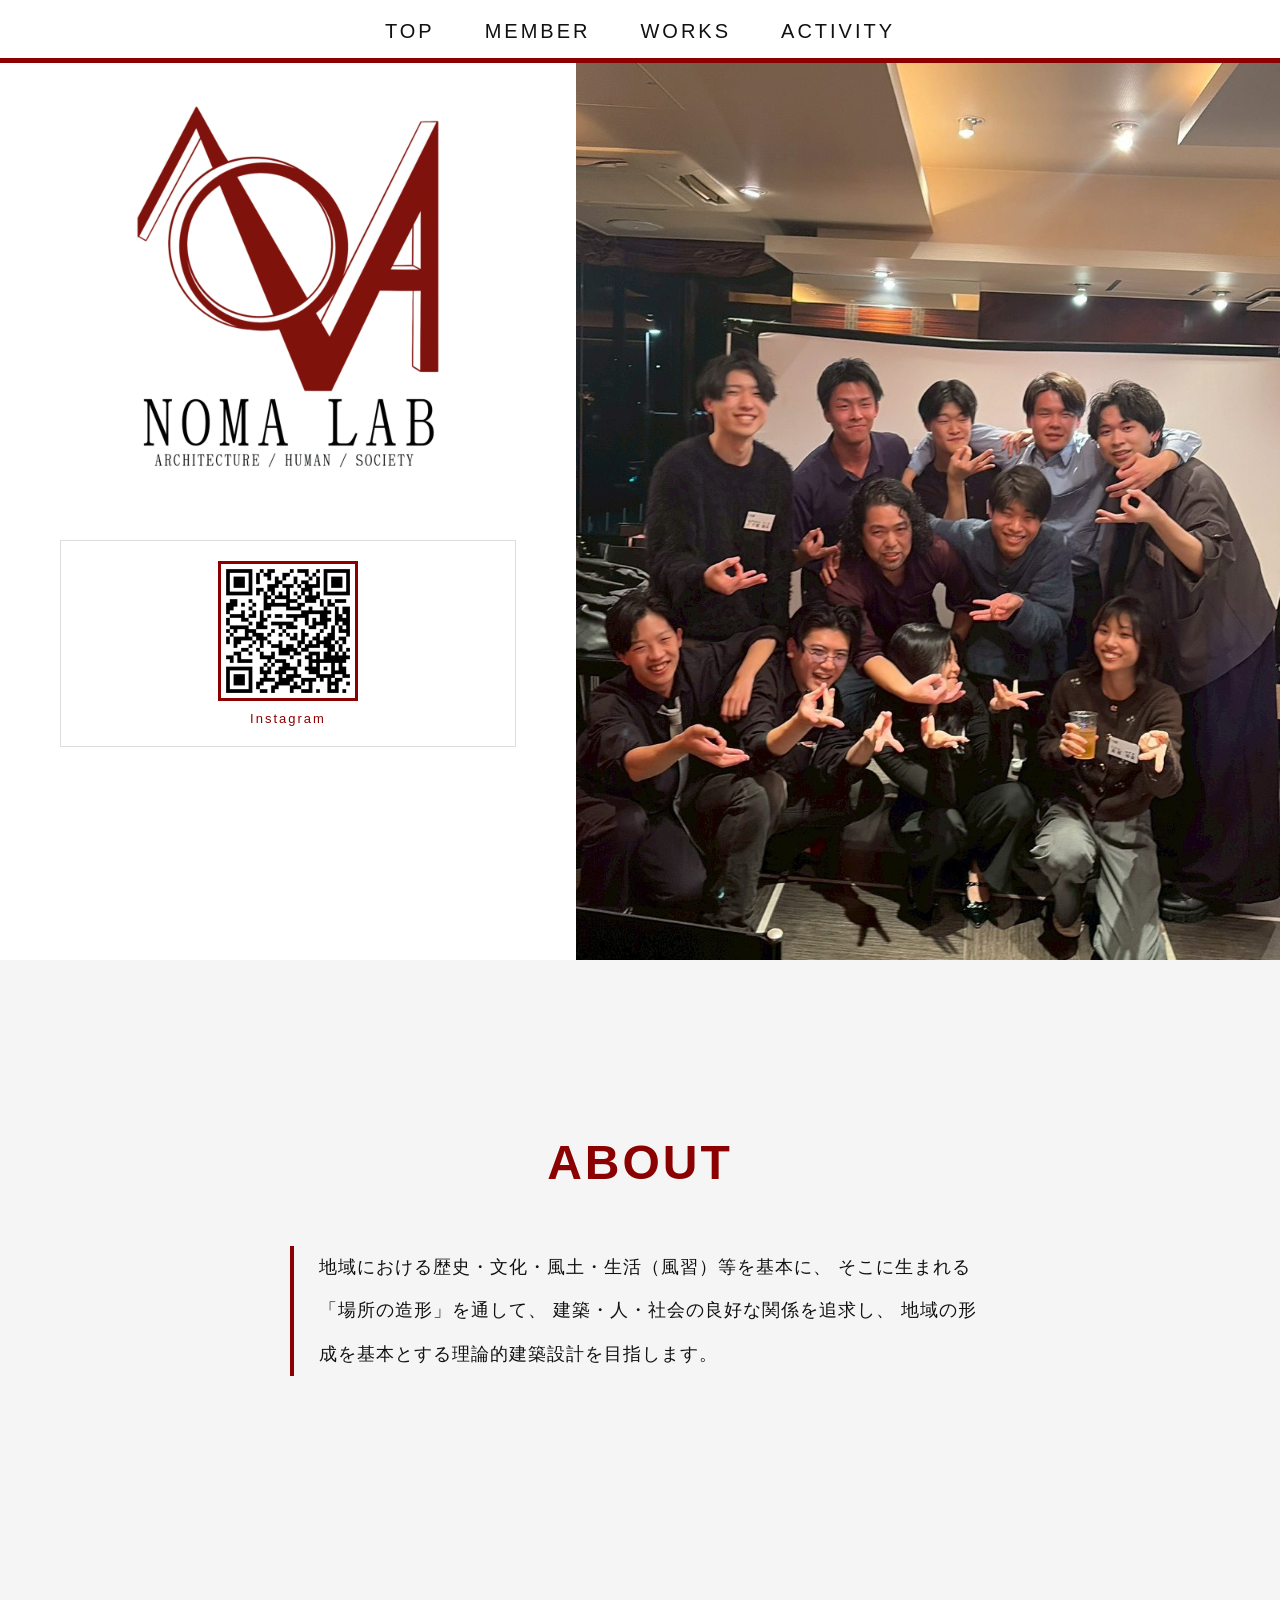
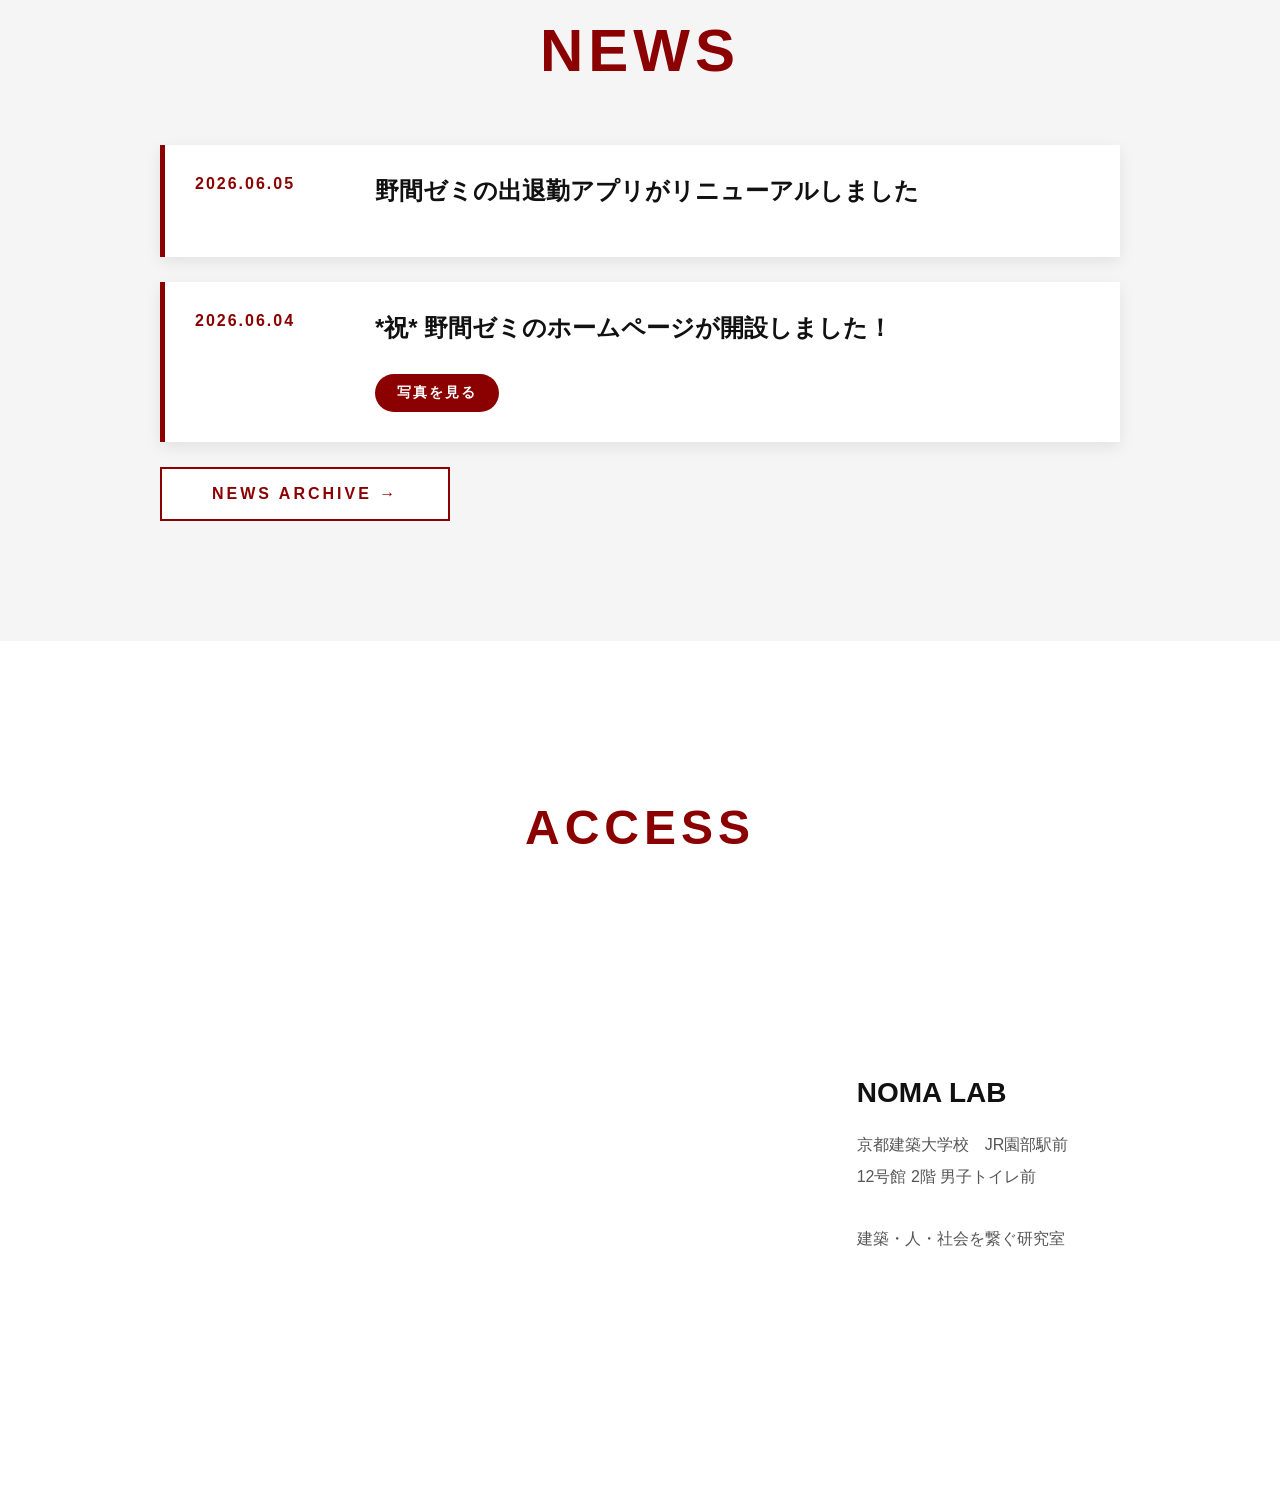
==== index.html @ 100e79f3 "k" ====
<!DOCTYPE html>
<html lang="ja">
<head>
  <meta charset="UTF-8">
  <meta name="viewport" content="width=device-width, initial-scale=1.0">
  <title>NOMA LAB</title>
  <link rel="stylesheet" href="style.css">
</head>

<body>

  <nav class="menu">

  <a href="index.html">TOP</a>

  <a href="member.html">MEMBER</a>

  <a href="works.html">WORKS</a>

  <a href="activity.html">ACTIVITY</a>

</nav>

<section id="top" class="top-container">

<div class="left">

<img src="images/logo.webp" class="logo" id="secretLogo">

  <div class="qr">
    <img src="images/qr.png" alt="Instagram QR">
    <span>Instagram</span>
  </div>

</div>

  <!-- 右 -->
  <div class="right">

    <img src="images/top01.jpg" class="slide active">

    <img src="images/top02.jpg" class="slide">

    <img src="images/top03.jpg" class="slide">

  </div>

</section>

<section id="about" class="about">
  <h1>ABOUT</h1>

  <div class="about-text">

    地域における歴史・文化・風土・生活（風習）等を基本に、
    そこに生まれる「場所の造形」を通して、
    建築・人・社会の良好な関係を追求し、
    地域の形成を基本とする理論的建築設計を目指します。

  </div>

</section>

<section id="news" class="news">

<h1>NEWS</h1>

<!-- ===================== -->

<div class="news-card">
  <div class="news-date">
    2026.06.05
  </div>
  <div class="news-content">
    <h2>野間ゼミの出退勤アプリがリニューアルしました</h2>
  </div>
</div>

<div class="news-card">
  <div class="news-date">
    2026.06.04
  </div>
  <div class="news-content">
    <h2>*祝* 野間ゼミのホームページが開設しました！</h2>
    <button
      class="photo-btn"
      data-image="images/news01.jpg">
      写真を見る
    </button>
  </div>
</div>

<!-- ===================== -->

<div class="archive-link">
  <a href="news.html">NEWS ARCHIVE →</a>
</div>

</section>

<section id="access" class="access">

  <h1>ACCESS</h1>

  <div class="access-container">

    <!-- Google Map -->

    <div class="map">

      <iframe
        src="https://www.google.com/maps?q=京都建築大学校12号館&output=embed"
        width="100%"
        height="450"
        style="border:0;"
        allowfullscreen=""
        loading="lazy">
      </iframe>

    </div>

    <!-- 情報 -->

    <div class="access-info">

      <h2>NOMA LAB</h2>

      <p>
        京都建築大学校　JR園部駅前<br>
        12号館 2階 男子トイレ前
      </p>

      <p class="access-note">
        建築・人・社会を繋ぐ研究室
      </p>

    </div>

  </div>

</section>

<div id="memberModal" class="modal">

  <div class="modal-content">

    <span class="close">&times;</span>

    <img id="modalImage" src="">

    <div class="modal-info">

      <h2 id="modalName"></h2>

      <p id="fromRow">

  <strong>出身：</strong>

  <span id="modalFrom"></span>

</p>

<p id="roleRow">

  <strong>役職：</strong>

  <span id="modalRole"></span>

</p>

<p id="likeRow">

  <strong>好きなこと：</strong>

  <span id="modalLike"></span>

</p>

<p id="modalComment"></p>

    </div>

  </div>

</div>

<div id="photoModal" class="photo-modal">

  <span class="photo-close">&times;</span>

  <img id="photoImage">

</div>

<div id="secretOverlay">

  <div class="secret-message">

    WELCOME TO SECRET PAGE

  </div>

</div>

<script src="script.js"></script>

</body>
</html>
---- style.css ----
/* ===================== */
/* COLOR SYSTEM */
/* ===================== */
*{
  box-sizing:border-box;
}

html {
  scroll-behavior: smooth;
  overflow-y: scroll;

}

:root {
  --bg: #f5f5f5;
  --text: #111111;
  --gray: #777777;
  --card: #ffffff;
  --line: #dddddd;
  --accent: #8b0000;
}

body {
  margin: 0;

  padding-top: 60px;

  background: #f5f5f5;
  color: #111111;

  font-family: sans-serif;
}

.qr{

  margin-top:40px;

  padding:15px;

  text-align:center;

  background:white;

  border:1px solid #ddd;
}

.qr img{

  width:120px;

  border:3px solid #8b0000;
}

.qr span{

  display:block;

  margin-top:10px;

  letter-spacing:2px;

  color:#8b0000;

  font-size:13px;
}

/* スライドエリア */
.slide-section {
  padding: 80px 20px;
 background: #f5f5f5;
}


/* ナビ */
/* ===================== */
/* MENU */
/* ===================== */

.menu {

  position: fixed;

  top: 0;
  left: 0;

  width: 100%;

  box-sizing:border-box;

  display: flex;
  justify-content: center;
  align-items: center;

  gap: 50px;

  padding: 20px 0;

  background: rgba(255,255,255,0.95);

  backdrop-filter: blur(10px);

  border-bottom: 3px solid #8b0000;

  z-index: 9999;
}

.menu a {
  color: #111111;
  text-decoration: none;

  font-size: 20px;
  letter-spacing: 3px;

  transition: 0.3s;
}

.menu a:hover {
  color: #8b0000;
}

.slider {
  position: relative;
  max-width: 1200px;
  margin: auto;
}

.slide {
  width: 100%;
}

.slide.active {
  display: block;
}

.slide-section {
  padding: 0;
  background: #f5f5f5;
}

.slider {
  max-width: 100%;
  height: 60vh;
  overflow: hidden;
}

.slider img {
  width: 100%;
  height: 60vh;
  object-fit: cover;
}

.slider img {
  filter: contrast(1.1) brightness(0.9);
}

.about {
  padding: 120px 20px;
  max-width: 1200px;
  margin: auto;
  line-height: 1.8;
}

.about h1 {
  font-size: 48px;
  margin-bottom: 40px;
  letter-spacing: 3px;
  color: #8b0000;
  text-align: center;
}

.about-text{

  max-width:700px;

  margin:0 auto;

  padding-left:25px;

  border-left:4px solid #8b0000;

  color:#111111;

  font-size:18px;

  line-height:2.4;

  letter-spacing:1px;

  text-align:left;
}

/* グリッド配置 */
.member-grid {
  display: grid;
  grid-template-columns: repeat(auto-fit, minmax(220px, 1fr));
  gap: 20px;
}

/* カードデザイン */
.card {
  background: white;
  border: 1px solid #dddddd;
}

.card:hover {
  border-color: #8b0000;
  transform: translateY(-5px);
}

.card h2 {
  font-size: 18px;
  color: #8b0000;
  margin-bottom: 10px;
}

.card p {
  color: #ccc;
  margin: 5px 0;
}

.member {
  padding: 120px 20px;
  max-width: 1200px;
  margin: auto;
}

.member h1 {
  font-size: 48px;
  margin-bottom: 40px;
  letter-spacing: 3px;
  color: #8b0000;
   text-align: center;
}

/* グループ間 */
.group {
  margin-bottom: 60px;
}

.group h2 {
  color: #8b0000;
  font-size: 20px;
  letter-spacing: 2px;
  margin-bottom: 20px;
  border-left: 3px solid #8b0000;
  padding-left: 10px;
}

/* 単体カード */
.card {
  border: 1px solid #333;
  padding: 15px;
  background: #f5f5f5;
  margin-bottom: 10px;
}

/* 学生だけグリッド */
.grid {
  display: grid;
  grid-template-columns: repeat(auto-fit, minmax(180px, 1fr));
  gap: 10px;
}

.name {
  font-weight: bold;
  color: #8b0000;
}

.desc {
  color: #aaa;
  font-size: 12px;
}

.works-group {
  margin-bottom: 80px;
}

.works-group h2 {
  color: #8b0000;
  border-left: 3px solid #8b0000;
  padding-left: 10px;
  margin-bottom: 30px;
}

/* コンペ */
.work-card {
  border: 1px solid #333;
  padding: 20px;
  background: #f5f5f5;
}

.work-card h3 {
  margin-top: 0;
}

.work-card a {
  display: inline-block;
  margin-top: 10px;
  color: #8b0000;
  text-decoration: none;
}

/* 活動記録 */
.log-card {
  border-bottom: 1px solid #222;
  padding: 20px 0;
}

.date {
  color: #8b0000;
  font-size: 14px;
}

/* カード */
.work-item {
background: white;
border: 1px solid #dddddd;
}

.work-item:hover {
  transform: translateY(-5px);
  border-color: #8b0000;
}

/* 画像 */
.work-item img {
  width: 100%;
  height: 220px;
  object-fit: cover;
  display: block;
}

/* テキスト */
.work-text {
  padding: 20px;
}

.work-text h3 {
  margin-top: 0;
  letter-spacing: 1px;

   color: #8b0000;
}

.work-text p {
  color: #282828;
  font-size: 14px;
}

/* PDFボタン */
.work-text a {
  display: inline-block;
  margin-top: 15px;
  color: #8b0000;
  text-decoration: none;
}

/* ===================== */
/* WORKS */
/* ===================== */

.works h1 {

  font-size: 48px;
  margin-bottom: 40px;
  letter-spacing: 3px;
  color: #8b0000;
  text-align: center;
}

.works {
  padding: 120px 20px;
  max-width: 1200px;
  margin: auto;
}

/* グループ */
.works-group {
  margin-bottom: 100px;
}

.works-group h2 {
  color: #8b0000;
  border-left: 3px solid #8b0000;
  padding-left: 12px;
  margin-bottom: 40px;
  letter-spacing: 2px;
}

/* グリッド */
.works-grid {
  display: grid;
  grid-template-columns: repeat(auto-fit, minmax(280px, 1fr));
  gap: 30px;
}

/* カード */
.work-item {
  background: #f5f5f5;
  border: 1px solid #222;
  overflow: hidden;
  transition: 0.3s;
}

.work-item:hover {
  transform: translateY(-5px);
  border-color: #8b0000;
}

/* 画像 */
.work-item img {
  width: 100%;
  height: 220px;
  object-fit: cover;
  display: block;

  filter: grayscale(20%) contrast(1.05);
}

/* テキスト */
.work-text {
  padding: 20px;
}

.work-text h3 {
  margin-top: 0;
  letter-spacing: 1px;

  color: #8b0000;
}

.work-text p {
  color: #111111;
  font-size: 14px;
}



/* ===================== */
/* MEMBER */
/* ===================== */

.member {
  max-width: 1200px;
  margin: auto;
  padding: 120px 20px;
}

.member h1 {
  font-size: 48px;
  margin-bottom: 40px;
  letter-spacing: 3px;
  color: #8b0000;
}

/* ボタン */
.accordion {
  width: 100%;

  background: white;
  color: #111;

  border: 1px solid #ddd;

  padding: 25px;

  font-size: 24px;
  text-align: left;

  cursor: pointer;

  transition: 0.3s;
}

.accordion:hover {
  color: #8b0000;
}

/* 開く部分 */
.panel {
  display: none;

  padding: 30px;

  border: 1px solid #ddd;
  border-top: none;

  margin-bottom: 20px;

  background: white;
}

/* 写真 */
.panel img {
  width: 200px;
  height: 200px;

  object-fit: cover;

  display: block;

  margin-bottom: 20px;
}

/* ===================== */
/* MEMBER CATEGORY */
/* ===================== */

.member-category {
  margin-top: 80px;
  margin-bottom: 20px;

  font-size: 14px;
  letter-spacing: 4px;

  color: #8b0000;

  border-bottom: 1px solid #cccccc;

  padding-bottom: 10px;
}

.student-grid {
  display: grid;

  grid-template-columns: 1fr 1fr;

  gap: 20px;
}

.student-grid .profile {
  margin: 0;
}

/* ===================== */
/* MEMBER MODAL */
/* ===================== */

/* 名前ボタン */
.member-button {
  width: 100%;

  background: white;

  border: 1px solid #ddd;

  padding: 25px;

  text-align: left;

  font-size: 24px;

  cursor: pointer;

  transition: 0.3s;
}

.member-button:hover {

  color: #8b0000;

  letter-spacing: 2px;

  transition: 0.3s;
}

/* 背景 */
.modal {

  position: fixed;

  top: 0;
  left: 0;

  width: 100%;
  height: 100%;

  background: rgba(0,0,0,0.5);

  z-index: 999;

  display: flex;

  justify-content: center;
  align-items: center;

  opacity: 0;

  pointer-events: none;

  transition: 0.3s;

  backdrop-filter: blur(8px);
}

.modal.show {

  opacity: 1;

  pointer-events: auto;
}

/* 中身 */
.modal-content {

  background: white;

  width: 80%;
  max-width: 900px;

  padding: 60px;

  position: relative;

  display: flex;

  gap: 50px;

  align-items: flex-start;
}

/* 写真 */
.modal-content img {

  width: 250px;

  height: 250px;

  object-fit: cover;

  flex-shrink: 0;

  border: 2px solid #ddd;
}

/* 閉じる */
.close {
  position: absolute;

  top: 20px;
  right: 30px;

  font-size: 30px;

  cursor: pointer;

  color: #111;
}

/* プロフィール */

#modalProfile {

  color: #555555;

  font-size: 18px;

  margin-top: 10px;

  line-height: 1.8;
}

/* コメント */

#modalComment {

  color: #8b0000;

  font-size: 20px;

  margin-top: 30px;

  line-height: 1.8;

  letter-spacing: 1px;
}

/* 名前 */

#modalName {

  color: #111111;

  font-size: 36px;

  margin-top: 20px;

  letter-spacing: 2px;
}

/* ===================== */
/* ACTIVITY LOG */
/* ===================== */

.activity-list {

  display: flex;

  flex-direction: column;

  gap: 20px;

  margin-top: 40px;

  max-height: 400px;

  overflow-y: auto;

  padding-right: 10px;
}

.activity-list::-webkit-scrollbar {

  width: 6px;
}

.activity-list::-webkit-scrollbar-thumb {

  background: #8b0000;
}

.log-card {

  border-left: 3px solid #8b0000;

  padding: 20px 30px;

  background: #f5f5f5;

  transition: 0.3s;
}

.log-card:hover {

  transform: translateX(10px);
}

.log-card .date {

  color: #8b0000;

  font-size: 14px;

  letter-spacing: 2px;

  margin-bottom: 10px;
}

/* Activity Card */

.log-card {

  display: flex;

  gap: 20px;

  align-items: column;

  border-left: 3px solid #8b0000;

  padding: 20px;

  background: white;

  transition: 0.3s;
}

/* 写真 */

.log-card img {

  width: 180px;

  height: 120px;

  object-fit: cover;

  flex-shrink: 0;
}

/* テキスト */

.log-text {

  flex: 1;
}

/* TOP画面 */
.hero{
  position:relative;
  height:100vh;

  display:flex;
  justify-content:center;
  align-items:center;

  overflow:hidden;
}

.hero-text h1{
  font-size:64px;
  letter-spacing:12px;
  font-weight:300;

  margin:0;
}

.hero-text p{
  margin-top:20px;

  letter-spacing:5px;

  color:#666;

  font-size:14px;
}

/* タイトル */
.left h1{
  font-size:56px;
  font-weight:300;

  letter-spacing:10px;

  margin:0;
}

/* 説明 */
.left p{
  margin-top:25px;

  color:#666;

  line-height:2;

  letter-spacing:4px;
}

/* 右 */
.right{
  width:55%;

  height:100vh;

  position:relative;

  overflow:hidden;
}

.slide{

  position:absolute;

  top:0;
  left:0;

  width:100%;
  height:100%;

  object-fit:cover;

  opacity:0;

  transition: opacity 2s ease-in-out;
}

/* 表示中 */
.slide.active{

  opacity:1;
}

.modal-info p {

  color: #333;

  line-height: 2;

  border-bottom: 1px solid #ddd;

  padding-bottom: 10px;

  margin-bottom: 15px;
}

.modal-info strong {

  color: #8b0000;

  margin-right: 10px;
}

.comment-title {

  color: #8b0000;
}

#modalComment {

  color: #111111;
}

/* ===================== */
/* FOOTER NAV */
/* ===================== */

.footer-nav {

  display: flex;

  justify-content: center;

  gap: 40px;

  padding: 80px 20px;

  border-top: 1px solid #dddddd;

  background: white;
}

.footer-nav a {

  text-decoration: none;

  color: #111111;

  letter-spacing: 3px;

  font-size: 14px;

  transition: 0.3s;
}

.footer-nav a:hover {

  color: #8b0000;

  letter-spacing: 5px;
}

/* ===================== */
/* ACCESS */
/* ===================== */

.access {

  padding: 120px 20px;

  background: white;
}

.access h1 {

  text-align: center;

  font-size: 48px;

  letter-spacing: 5px;

  color: #8b0000;

  margin-bottom: 80px;
}

.access-container {

  max-width: 1200px;

  margin: auto;

  display: grid;

  grid-template-columns: 2fr 1fr;

  gap: 50px;

  align-items: center;
}

/* MAP */

.map iframe {

  width: 100%;

  border: 1px solid #dddddd;
}

/* 右 */

.access-info h2 {

  color: #111111;

  font-size: 28px;

  margin-bottom: 20px;
}

.access-info p {

  line-height: 2;

  color: #555555;
}

.access-note {

  margin-top: 30px;

  color: #8b0000;
}

/* スマホ */

@media screen and (max-width: 768px) {

  .access-container {

    grid-template-columns: 1fr;
  }
}

/* ===================== */
/* TOP */
/* ===================== */

.top-container{

  display:flex;

  height:100vh;
  
}

/* ロゴ */
.logo{
  width:400px;
  max-width:100%;
}

.left{
  width:45%;

  display:flex;
  flex-direction:column;

  align-items:center;

  padding:40px 60px;

  background:white;
}

/* タイトル */
.left h1{

  font-size:64px;

  letter-spacing:10px;

  font-weight:300;

  margin:0;
}

/* 説明 */
.left p{

  margin-top:30px;

  line-height:2;

  letter-spacing:3px;

  color:#666;
}

/* 写真 */
.right img{

  width:100%;
  height:100%;

  object-fit:cover;
}

/* ===================== */
/* ACTIVITY LOG TITLE */
/* ===================== */

.activity-log h1 {

  font-size: 60px;

  letter-spacing: 5px;

  color: #8b0000;

  text-align: center;

  margin-bottom: 60px;
}

/* ===================== */
/* PHOTO MODAL */
/* ===================== */

.photo-btn {

  margin-top: 15px;

  background: none;

  border: none;

  color: #8b0000;

  letter-spacing: 2px;

  cursor: pointer;

  padding: 0;

  font-size: 14px;
}

.photo-btn:hover {

  opacity: 0.6;
}

/* 背景 */

.photo-modal {

  position: fixed;

  top: 0;
  left: 0;

  width: 100%;
  height: 100%;

  background: rgba(0,0,0,0.8);

  display: flex;

  justify-content: center;
  align-items: center;

  opacity: 0;

  pointer-events: none;

  transition: 0.3s;

  z-index: 9999;
}

.photo-modal.show {

  opacity: 1;

  pointer-events: auto;
}

/* 画像 */

.photo-modal img {

  max-width: 80%;

  max-height: 80%;

  object-fit: contain;
}

/* 閉じる */

.photo-close {

  position: absolute;

  top: 30px;
  right: 50px;

  color: white;

  font-size: 40px;

  cursor: pointer;
}

/* ===================== */
/* ACTIVITY PHOTO MODAL */
/* ===================== */

.photo-modal {

  position: fixed;

  top: 0;
  left: 0;

  width: 100%;
  height: 100%;

  background: rgba(0,0,0,0.8);

  display: flex;

  justify-content: center;
  align-items: center;

  opacity: 0;

  pointer-events: none;

  transition: 0.3s;

  z-index: 9999;
}

/* 表示 */
.photo-modal.show {

  opacity: 1;

  pointer-events: auto;
}

/* 画像 */
.photo-modal img {

  max-width: 80%;

  max-height: 80%;

  object-fit: contain;

  border: 5px solid white;
}

/* 閉じるボタン */
.photo-close {

  position: absolute;

  top: 30px;
  right: 40px;

  color: white;

  font-size: 50px;

  cursor: pointer;
}

/* PHOTOボタン */
.photo-btn {

  margin-top: 10px;

  padding: 8px 16px;

  border: 1px solid #8b0000;

  background: white;

  color: #8b0000;

  cursor: pointer;

  transition: 0.3s;
}

.photo-btn:hover {

  background: #8b0000;

  color: white;
}

.activity-more{
  text-align:center;
  margin-top:40px;
}

.activity-more a{
  display:inline-block;
  padding:12px 30px;
  border:1px solid #8b0000;
  color:#8b0000;
  text-decoration:none;
  transition:.3s;
}

.activity-more a:hover{
  background:#8b0000;
  color:white;
}

.back-button{
  text-align:center;
  margin-top:50px;
}

.back-button a{
  color:#8b0000;
  text-decoration:none;
  font-weight:bold;
}

.back-button{
  text-align:center;
  margin:50px 0;
}

.back-button a{
  color:#8b0000;
  font-size:18px;
  text-decoration:none;
  font-weight:bold;
}

.photo-btn{
  background: #8b0000;
  color:white;
  border:none;
  padding:10px 22px;
  border-radius:30px;
  cursor:pointer;
  font-size:14px;
  font-weight:bold;
  transition:0.3s;
}

.photo-btn:hover{
  background:#b30000;
  transform:translateY(-2px);
}

.activity-archive h1{
  text-align:center;
  color:#8B0000;   /* 深紅 */
  font-size:48px;
  font-weight:700;
  letter-spacing:4px;
  margin-bottom:60px;
}

/* NEWS */

.news-list{
  display:flex;
  flex-direction:column;
  gap:15px;
}

.news-card{
  background:#fff;
  padding:20px 30px;
  border-left:5px solid #8B0000;
  box-shadow:0 3px 10px rgba(0,0,0,0.08);
}

.news-card .date{
  color:#777;
  font-size:14px;
  margin-bottom:5px;
}

.news-title{
  font-size:18px;
  font-weight:600;
}

.archive-link a{

  display:inline-block;

  padding:16px 50px;

  border:2px solid #8B0000;

  background:white;

  color:#8B0000;

  text-decoration:none;

  letter-spacing:3px;

  font-weight:bold;

  transition:.3s;
}

.archive-link a:hover{

  background:#8B0000;

  color:white;
}

.menu{
  border-bottom:5px solid #8B0000;
  padding-bottom:15px;
}

/* ===================== */
/* NEWS ARCHIVE */
/* ===================== */

.news-archive{

  max-width:1000px;

  margin:auto;

  padding:100px 20px;
}

.news-archive h1{

  text-align:center;

  color:#8b0000;

  font-size:52px;

  letter-spacing:4px;

  margin-bottom:10px;
}

.archive-subtitle{

  text-align:center;

  color:#777;

  margin-bottom:60px;
}

.news-card{

  display:grid;

  grid-template-columns:150px 1fr;

  gap:30px;

  background:white;

  padding:30px;

  margin-bottom:25px;

  border-left:5px solid #8b0000;

  box-shadow:0 5px 15px rgba(0,0,0,0.08);
}

.news-date{

  color:#8b0000;

  font-weight:bold;

  letter-spacing:2px;
}

.news-content h2{

  margin-top:0;

  color:#111;
}

.news-content p{

  color:#666;

  line-height:1.8;
} 

/* ===================== */
/* NEWS */
/* ===================== */

.news{

  max-width:1000px;

  margin:120px auto;

  padding:0 20px;
}

.news h1{

  text-align:center;

  color:#8b0000;

  font-size:60px;

  letter-spacing:5px;

  margin-bottom:60px;
}

.pagination{

  display:flex;

  justify-content:center;

  align-items:center;

  gap:20px;

  margin-top:50px;
}

.pagination button{

  background:#8b0000;

  color:white;

  border:none;

  padding:10px 20px;

  border-radius:5px;

  cursor:pointer;
}

.pagination button:hover{

  opacity:0.8;
}

.pagination button:disabled{

  opacity:0.3;

  cursor:default;
}

.pagination{

  display:flex;

  justify-content:center;

  align-items:center;

  gap:20px;

  margin-top:50px;
}

.pagination button{

  background:#8b0000;

  color:white;

  border:none;

  padding:10px 20px;

  border-radius:5px;

  cursor:pointer;
}

.pagination button:hover{

  opacity:0.8;
}

.pagination button:disabled{

  opacity:0.3;

  cursor:default;
}

.qr{

  width:100%;

  max-width:650px;

  margin-top:40px;

  padding:20px;

  text-align:center;

  background:white;

  border:1px solid #ddd;
}

.qr img{

  width:140px;

  border:3px solid #8b0000;

  display:block;

  margin:auto;
}

.qr span{

  display:block;

  margin-top:10px;

  color:#8b0000;

  letter-spacing:2px;

  font-size:13px;
}

.work-item{
  display:block;
  text-decoration:none;
  color:inherit;
}

.work-item h3,
.work-item p{
  color:inherit;
}

.work-item h3{
  color:#8b0000 !important;
}

.work-item p{
  color:#111111;
}

.menu{
  position:fixed !important;
  top:0 !important;
  left:0 !important;
  width:100% !important;
  background:white !important;
  z-index:9999 !important;
}

body{

  transition:
  opacity 2s ease,
  filter 2s ease;
}

.secret-transition{

  opacity: 0;

  filter: blur(10px);
}

/* SECRET */

#secretOverlay{

  position:fixed;

  top:0;
  left:0;

  width:100%;
  height:100%;

  background:#8b0000;

  display:flex;

  justify-content:center;
  align-items:center;

  opacity:0;

  pointer-events:none;

  transition:opacity 2s ease;

  z-index:99999;
}

#secretOverlay.show{

  opacity:1;
}

.secret-message{

  color:white;

  font-size:40px;

  letter-spacing:8px;

  text-align:center;

  line-height:1.8;

  opacity:0;

  transform:translateY(20px);

  transition:
    opacity 2s ease,
    transform 2s ease;
}

#secretOverlay.show .secret-message{

  opacity:1;

  transform:translateY(0);
}

.secret-page{

  background:#f0efec;
}

.secret-page .menu{

  border-bottom:5px solid #5c0000;
}

.secret-page h1{

  color:#5c0000;
}

/* ===================== */
/* SECRET PAGE */
/* ===================== */

.secret-page{

  background:#111111;

  color:#eaeaea;
}

/* MENU */

.secret-page .menu{

  background:#1a1a1a !important;

  border-bottom:2px solid #b00000;
}

.secret-page .menu a{

  color:#eaeaea;
  
}

.secret-page .menu a:hover{

  color:#b00000;
}

/* TOP */

.secret-page .left{

  background:#1a1a1a;
}

.secret-page .left p{

  color:#999999;
}

.secret-page .archive-title{

  color:#b00000;

  letter-spacing:8px;

  font-size:14px;

  margin-top:20px;

  text-align:center;
}

/* WORKS */

.secret-page .work-item{

  background:#1a1a1a;

  border:1px solid #333333;
}

.secret-page .work-text h3{

  color:#eaeaea;
}

.secret-page .work-text p{

  color:#999999;
}

.secret-page .works-group h2{

  color:#b00000;

  border-left:3px solid #b00000;
}

/* MEMBER */

.secret-page .member-button{

  background:#1a1a1a;

  color:#eaeaea;

  border:1px solid #333333;
}

.secret-page .member-button:hover{

  color:#b00000;
}

.secret-page .member-category{

  color:#b00000;

  border-bottom:1px solid #333333;
}

/* ACTIVITY */

.secret-page .log-card{

  background:#1a1a1a;

  border-left:3px solid #b00000;
}

.secret-page .log-text{

  color:#eaeaea;
}

.secret-page .date{

  color:#b00000;
}

/* ACCESS */

.secret-page .access{

  background:#1a1a1a;
}

.secret-page .access-info p{

  color:#bbbbbb;
}

.secret-page .access h1{

  color:#b00000;
}

/* タイトル共通 */

.secret-page h1{

  color:#b00000;
}

.secret-page h2{

  color:#eaeaea;
}

.secret-page .news-card{
  background:#1a1a1a;
}

.secret-page .news-title{
  color:#eaeaea;
}

.secret-page .news-card .date{
  color:#999999;
}

.secret-page .about-text{
  color:#eaeaea;
}

.secret-page .archive-link a{

  background:#1a1a1a;

  color:#eaeaea;

  border:2px solid #8b0000;
}

.secret-page .archive-link a:hover{

  background:#8b0000;

  color:white;

  border-color:#8b0000;
}

#archiveOverlay{

  position:fixed;

  top:0;
  left:0;

  width:100%;
  height:100%;

  background:#000000;

  display:flex;

  justify-content:center;
  align-items:center;

  color:white;

  opacity:0;

  pointer-events:none;

  transition:opacity 2s ease;

  z-index:99999;
}

#archiveOverlay.show{

  opacity:3;
}

#archiveOverlay h1{

  text-align:center;

  width:100%;

  margin:0;

  letter-spacing:5px;
}

/* ===================== */
/* MOBILE */
/* ===================== */

@media screen and (max-width:768px){

/* MENU */

.menu{

  position:fixed;

  top:0;
  left:0;

  width:100%;

  display:grid;

  grid-template-columns:repeat(4,1fr);

  gap:0;

  padding:0;

  margin:0;

  justify-items:center;

  align-items:center;

  background:white;

  box-sizing:border-box;

  z-index:9999;
}

.menu a{

  display:block;

  width:100%;

  text-align:center;

  font-size:12px;

  letter-spacing:0;

  padding:20px 0;
}

  /* TOP */

  .top-container{
    flex-direction:column;
    height:auto;
  }

  .left,
  .right{
    width:100%;
  }

  .left{
    padding:30px;
    text-align:center;
  }

  .logo{
    width:80%;
    max-width:500px;
    margin:auto;
  }

  .right{
    height:300px;
  }

  /* MEMBER */

  .student-grid{
    grid-template-columns:1fr;
  }

  .member-button{
    font-size:18px;
    
  color:#111111;

  text-decoration:none;
  }

  /* WORKS */

  .works-grid{
    grid-template-columns:1fr;
  }

  /* NEWS */

  .news-card{
    grid-template-columns:1fr;
    gap:10px;
  }

  /* ACTIVITY */

  .log-card{
    flex-direction:column;
  }

  /* ACCESS */

  .access-container{
    grid-template-columns:1fr;
  }

  .map iframe{
    height:300px;
  }

  /* MODAL */

 .modal-content{
  flex-direction:column;
  width:90%;
  padding:20px;
  gap:20px;
  box-sizing:border-box;
}

  .modal-content img{
    width:100%;
    height:auto;
  }

  /* ABOUT */

.about-text{

  max-width:100%;

  padding-left:15px;

  padding-right:10px;

  font-size:15px;

  line-height:2.2;

  border-left:3px solid #8b0000;
}

  .left{
    padding:40px 20px;
  }

  .logo{
    width:80%;
  }

  .qr{
    margin-top:20px;
  }

  .qr img{
    width:100px;
  }

/* MEMBER モーダル */

.modal{

  align-items:flex-start;

  overflow-y:auto;

  padding-top:80px;

  padding-bottom:30px;
}

.modal-content{

  width:95%;

  max-width:none;

 

  padding:20px;

  gap:20px;

  box-sizing:border-box;

  flex-direction:column;
}

.close{

  position:absolute;

  top:10px;

  right:10px;

  font-size:40px;

  z-index:10000;

  width:40px;

  height:40px;

  line-height:40px;

  text-align:center;

  border-radius:50%;
}

.modal-content img{

  width:100%;

  max-width:250px;

  height:auto;

  aspect-ratio:1/1;

  object-fit:cover;

  margin:auto;

  display:block;
}

.modal-info{

  width:100%;
}

#modalName{

  font-size:24px;

  word-break:break-word;
}

.modal-info p{

  font-size:14px;

  line-height:1.8;

  word-break:break-word;
}

#modalComment{

  font-size:16px;

  word-break:break-word;
}

.qr{

  width:100%;

  text-align:center;

  margin-top:20px;
}

.qr img{

  width:120px;

  margin:auto;
}

.left{
  align-items:center;
}

.qr{
  margin:30px auto 0;
}

.qr{
  display:block;

  width:100%;

  text-align:center;

  margin:30px auto 0;
}

.qr img{
  width:120px;

  display:block;

  margin:auto;
}

#modalName{

  font-size:22px;

  word-break:break-word;

  overflow-wrap:anywhere;
}

.modal-info p{

  font-size:14px;

  line-height:1.8;

  word-break:break-word;

  overflow-wrap:anywhere;
}

  /* SECTION TITLE */

  h1{
    font-size:36px !important;
  }
}
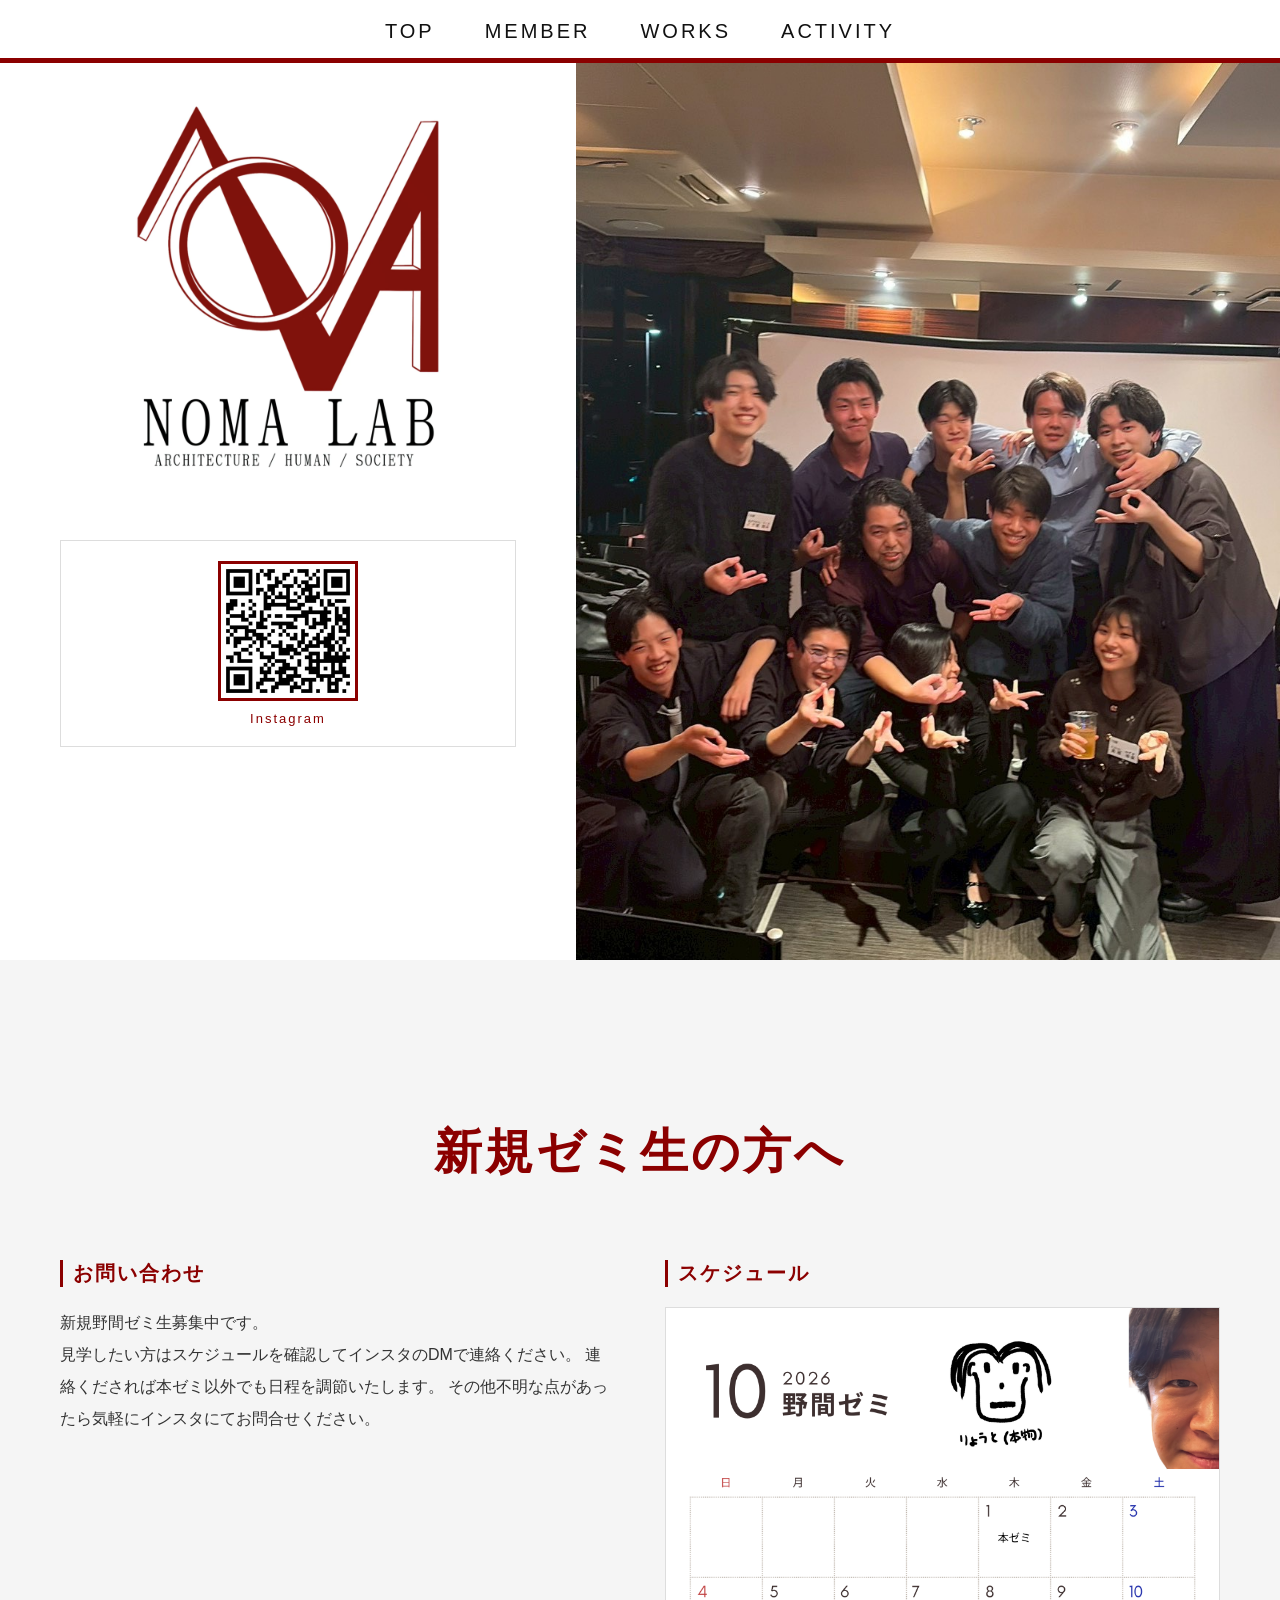
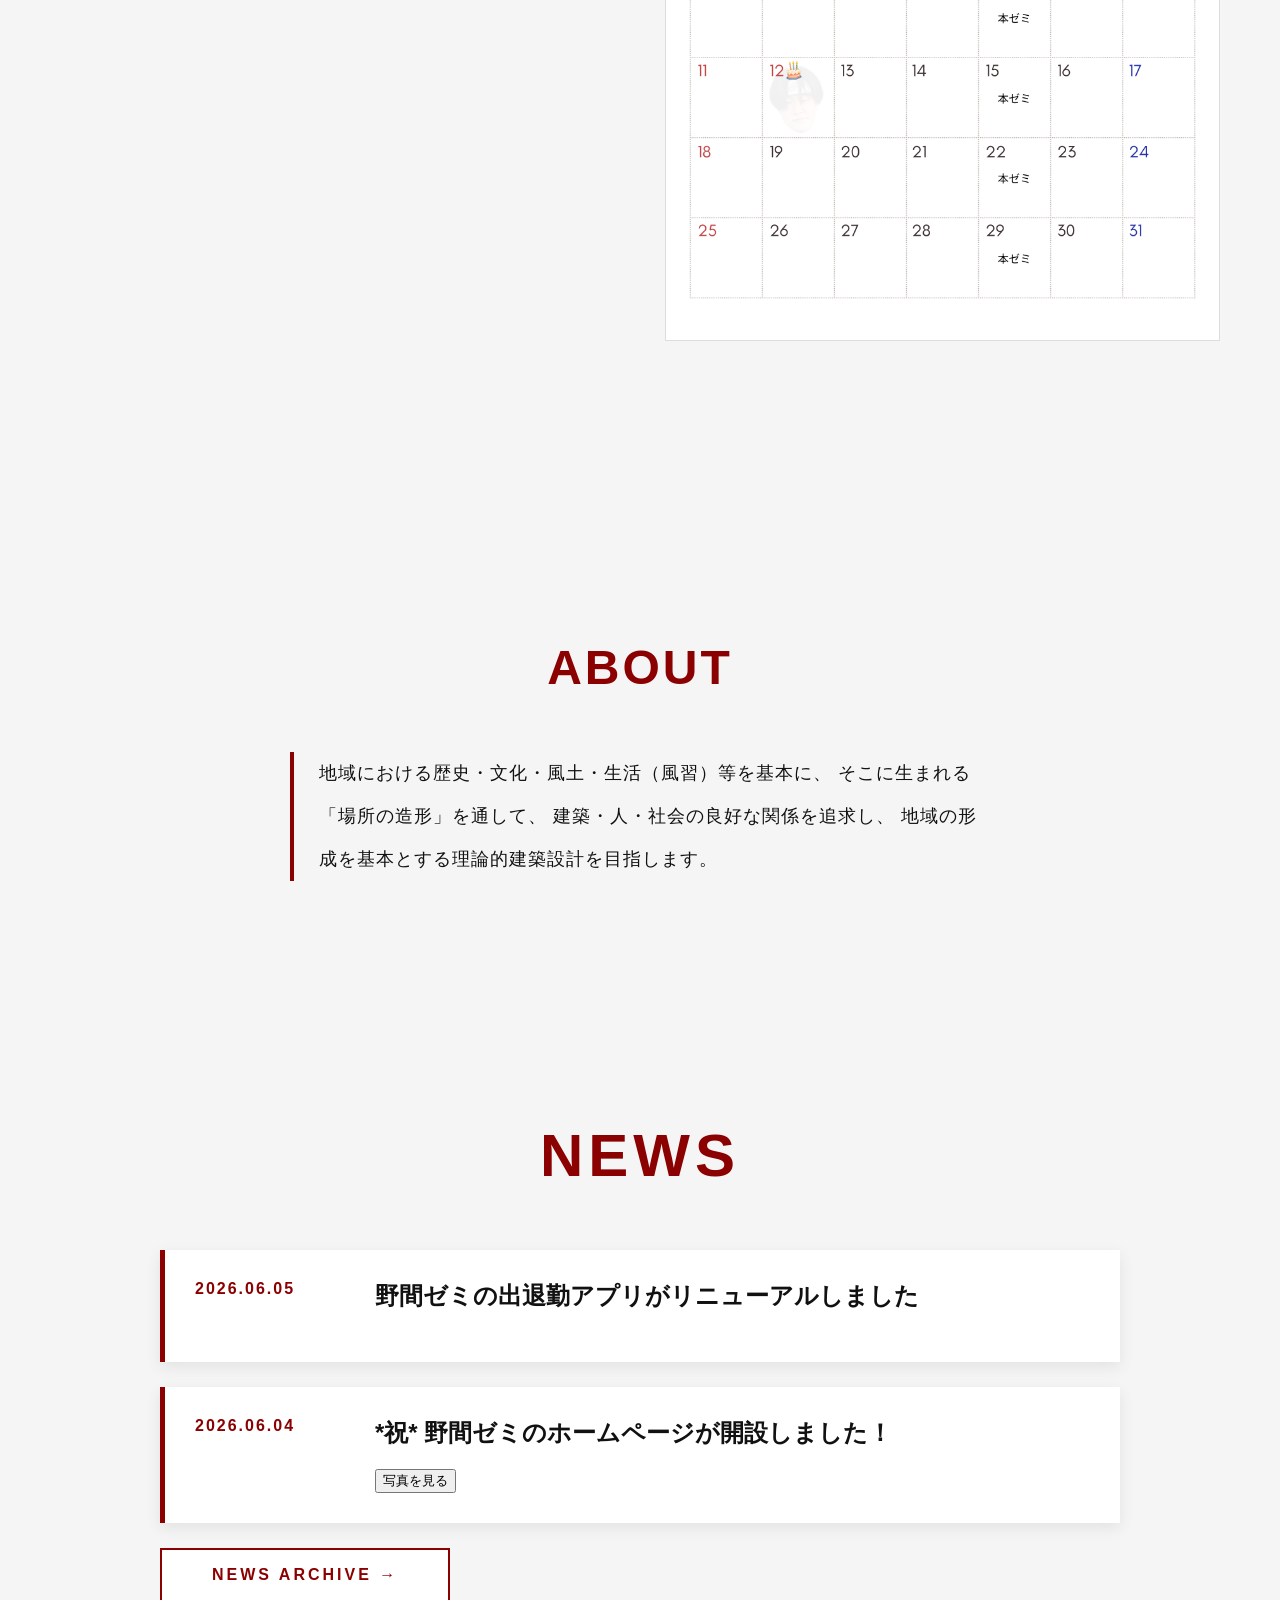
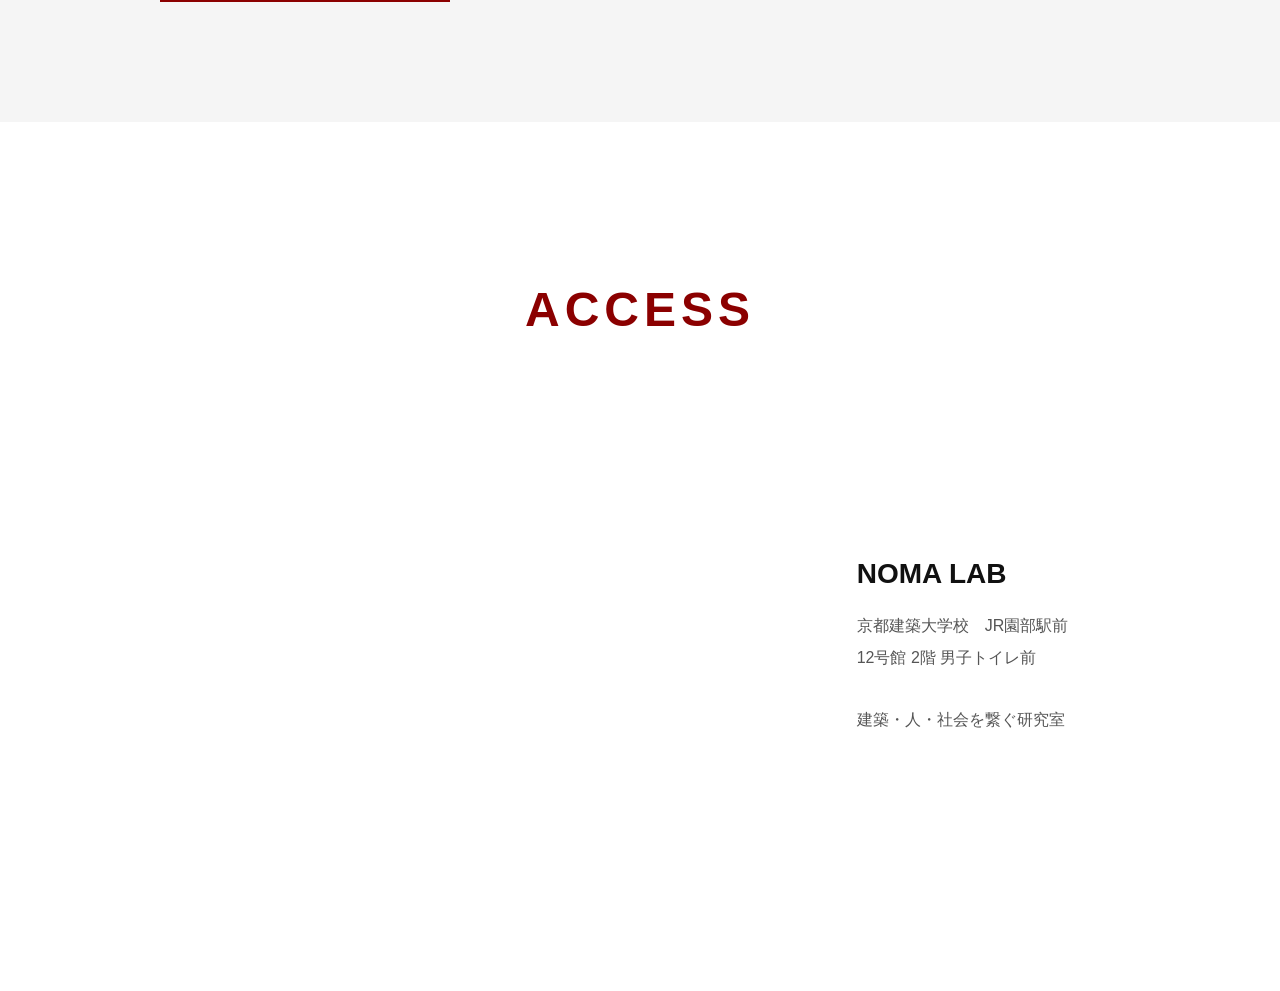
==== commit 6e9fe05e: "q" ====
--- a/index.html
+++ b/index.html
@@ -28,8 +28,10 @@
 <img src="images/logo.webp" class="logo" id="secretLogo">
 
   <div class="qr">
+    <a href="https://www.instagram.com/noma_kamishima?stkn=MWZjZ2Y3a3lqMTNvdQ==" target="_blank">
     <img src="images/qr.png" alt="Instagram QR">
     <span>Instagram</span>
+    </a>
   </div>
 
 </div>
@@ -42,6 +44,29 @@
     <img src="images/top02.jpg" class="slide">
 
     <img src="images/top03.jpg" class="slide">
+
+  </div>
+
+</section>
+
+<section class="guide">
+
+  <h1>新規ゼミ生の方へ</h1>
+
+  <div class="guide-container">
+
+    <div class="guide-contact">
+      <h2>お問い合わせ</h2>
+        <p>新規野間ゼミ生募集中です。<br>
+        見学したい方はスケジュールを確認してインスタのDMで連絡ください。
+        連絡くだされば本ゼミ以外でも日程を調節いたします。
+        その他不明な点があったら気軽にインスタにてお問合せください。</p>
+    </div>
+
+    <div class="guide-schedule">
+      <h2>スケジュール</h2>
+      <img src="images/schedule.jpg" alt="年間スケジュール">
+    </div>
 
   </div>
 
--- a/style.css
+++ b/style.css
@@ -300,12 +300,6 @@
   text-decoration: none;
 }
 
-/* 活動記録 */
-.log-card {
-  border-bottom: 1px solid #222;
-  padding: 20px 0;
-}
-
 .date {
   color: #8b0000;
   font-size: 14px;
@@ -719,42 +713,31 @@
   background: #8b0000;
 }
 
+.log-card:hover {
+
+  transform: translateX(10px);
+}
+
+.log-card .date {
+
+  color: #8b0000;
+
+  font-size: 14px;
+
+  letter-spacing: 2px;
+
+  margin-bottom: 10px;
+}
+
+/* Activity Card */
+
 .log-card {
 
-  border-left: 3px solid #8b0000;
-
-  padding: 20px 30px;
-
-  background: #f5f5f5;
-
-  transition: 0.3s;
-}
-
-.log-card:hover {
-
-  transform: translateX(10px);
-}
-
-.log-card .date {
-
-  color: #8b0000;
-
-  font-size: 14px;
-
-  letter-spacing: 2px;
-
-  margin-bottom: 10px;
-}
-
-/* Activity Card */
-
-.log-card {
-
   display: flex;
 
   gap: 20px;
 
-  align-items: column;
+  align-items: center;
 
   border-left: 3px solid #8b0000;
 
@@ -1107,31 +1090,9 @@
 /* PHOTO MODAL */
 /* ===================== */
 
-.photo-btn {
-
-  margin-top: 15px;
-
-  background: none;
-
-  border: none;
-
-  color: #8b0000;
-
-  letter-spacing: 2px;
-
-  cursor: pointer;
-
-  padding: 0;
-
-  font-size: 14px;
-}
-
-.photo-btn:hover {
-
-  opacity: 0.6;
-}
-
-/* 背景 */
+/* ===================== */
+/* ACTIVITY PHOTO MODAL */
+/* ===================== */
 
 .photo-modal {
 
@@ -1159,70 +1120,6 @@
   z-index: 9999;
 }
 
-.photo-modal.show {
-
-  opacity: 1;
-
-  pointer-events: auto;
-}
-
-/* 画像 */
-
-.photo-modal img {
-
-  max-width: 80%;
-
-  max-height: 80%;
-
-  object-fit: contain;
-}
-
-/* 閉じる */
-
-.photo-close {
-
-  position: absolute;
-
-  top: 30px;
-  right: 50px;
-
-  color: white;
-
-  font-size: 40px;
-
-  cursor: pointer;
-}
-
-/* ===================== */
-/* ACTIVITY PHOTO MODAL */
-/* ===================== */
-
-.photo-modal {
-
-  position: fixed;
-
-  top: 0;
-  left: 0;
-
-  width: 100%;
-  height: 100%;
-
-  background: rgba(0,0,0,0.8);
-
-  display: flex;
-
-  justify-content: center;
-  align-items: center;
-
-  opacity: 0;
-
-  pointer-events: none;
-
-  transition: 0.3s;
-
-  z-index: 9999;
-}
-
 /* 表示 */
 .photo-modal.show {
 
@@ -1256,31 +1153,6 @@
   font-size: 50px;
 
   cursor: pointer;
-}
-
-/* PHOTOボタン */
-.photo-btn {
-
-  margin-top: 10px;
-
-  padding: 8px 16px;
-
-  border: 1px solid #8b0000;
-
-  background: white;
-
-  color: #8b0000;
-
-  cursor: pointer;
-
-  transition: 0.3s;
-}
-
-.photo-btn:hover {
-
-  background: #8b0000;
-
-  color: white;
 }
 
 .activity-more{
@@ -1325,23 +1197,6 @@
   font-weight:bold;
 }
 
-.photo-btn{
-  background: #8b0000;
-  color:white;
-  border:none;
-  padding:10px 22px;
-  border-radius:30px;
-  cursor:pointer;
-  font-size:14px;
-  font-weight:bold;
-  transition:0.3s;
-}
-
-.photo-btn:hover{
-  background:#b30000;
-  transform:translateY(-2px);
-}
-
 .activity-archive h1{
   text-align:center;
   color:#8B0000;   /* 深紅 */
@@ -1553,46 +1408,6 @@
   cursor:default;
 }
 
-.pagination{
-
-  display:flex;
-
-  justify-content:center;
-
-  align-items:center;
-
-  gap:20px;
-
-  margin-top:50px;
-}
-
-.pagination button{
-
-  background:#8b0000;
-
-  color:white;
-
-  border:none;
-
-  padding:10px 20px;
-
-  border-radius:5px;
-
-  cursor:pointer;
-}
-
-.pagination button:hover{
-
-  opacity:0.8;
-}
-
-.pagination button:disabled{
-
-  opacity:0.3;
-
-  cursor:default;
-}
-
 .qr{
 
   width:100%;
@@ -1969,7 +1784,7 @@
 
 #archiveOverlay.show{
 
-  opacity:3;
+  opacity:1;
 }
 
 #archiveOverlay h1{
@@ -1983,6 +1798,123 @@
   letter-spacing:5px;
 }
 
+.gif-modal{
+
+  position:fixed;
+
+  top:0;
+  left:0;
+
+  width:100%;
+  height:100%;
+
+  background:rgba(0,0,0,0.85);
+
+  display:flex;
+
+  justify-content:center;
+  align-items:center;
+
+  opacity:0;
+
+  pointer-events:none;
+
+  transition:.3s;
+
+  z-index:99999;
+}
+
+.gif-modal.show{
+
+  opacity:1;
+
+  pointer-events:auto;
+}
+
+.gif-modal img{
+
+  max-width:90%;
+
+  max-height:90%;
+}
+
+.gif-close{
+
+  position:absolute;
+
+  top:20px;
+
+  right:30px;
+
+  color:white;
+
+  font-size:50px;
+
+  cursor:pointer;
+}
+
+.media-btn{
+
+  display:inline-block;
+
+  background:#8b0000;
+
+  color:white;
+
+  border:none;
+
+  border-radius:999px;
+
+  padding:14px 32px;
+
+  font-size:14px;
+
+  font-weight:600;
+
+  letter-spacing:1px;
+
+  text-decoration:none;
+
+  cursor:pointer;
+
+  transition:all .3s ease;
+
+  box-shadow:0 4px 12px rgba(139,0,0,.25);
+}
+
+.media-btn:hover{
+
+  background:#a30000;
+
+  transform:translateY(-2px);
+
+  box-shadow:0 8px 18px rgba(139,0,0,.35);
+}
+
+.log-card .media-btn{
+
+  display:inline-block;
+
+  margin:0;
+}
+
+.secret-page .log-card{
+
+  display:block;
+
+  padding:20px;
+
+  border-left:3px solid #8b0000;
+
+  background:#1a1a1a;
+}
+
+.log-card p{
+
+  text-align:left;
+
+  margin:0 0 15px 0;
+}
 /* ===================== */
 /* MOBILE */
 /* ===================== */
@@ -2319,4 +2251,113 @@
   h1{
     font-size:36px !important;
   }
+}
+
+/* ===================== */
+/* SMARTPHONE ACTIVITY */
+/* ===================== */
+
+@media screen and (max-width:768px){
+
+  .media-center{
+
+    width:100%;
+  }
+
+  .media-center .media-btn{
+
+    display:block;
+
+    width:100%;
+
+    text-align:center;
+
+    box-sizing:border-box;
+
+    padding:14px 0;
+  }
+
+}
+
+@media screen and (max-width: 768px){
+
+  .log-card{
+    display:flex;
+    flex-direction:column;
+    align-items:flex-start;
+  }
+
+  .log-card .date{
+    width:100%;
+    text-align:left;
+  }
+
+  .log-card p{
+    width:100%;
+    text-align:left;
+    margin:0 0 12px 0;
+  }
+
+  .log-card .media-btn{
+    width:100%;
+    margin-top:10px;
+    text-align:center;
+  }
+}
+
+/* ===================== */
+/* GUIDE（新規ゼミ生向け案内） */
+/* ===================== */
+
+.guide {
+  padding: 120px 20px;
+  max-width: 1200px;
+  margin: auto;
+}
+
+.guide h1 {
+  font-size: 48px;
+  letter-spacing: 3px;
+  color: #8b0000;
+  text-align: center;
+  margin-bottom: 60px;
+}
+
+.guide-container {
+  display: grid;
+  grid-template-columns: 1fr 1fr;
+  gap: 50px;
+  align-items: start;
+}
+
+.guide-container h2 {
+  color: #8b0000;
+  font-size: 20px;
+  letter-spacing: 2px;
+  border-left: 3px solid #8b0000;
+  padding-left: 10px;
+  margin-bottom: 20px;
+}
+
+.guide-contact p {
+  color: #333333;
+  line-height: 2;
+}
+
+.guide-schedule img {
+  width: 100%;
+  border: 1px solid #dddddd;
+}
+
+/* スマホ用 */
+@media screen and (max-width: 768px) {
+  .guide-container {
+    grid-template-columns: 1fr;
+  }
+}
+
+.qr a {
+  text-decoration: none;
+  color: inherit;
+  display: block;
 }
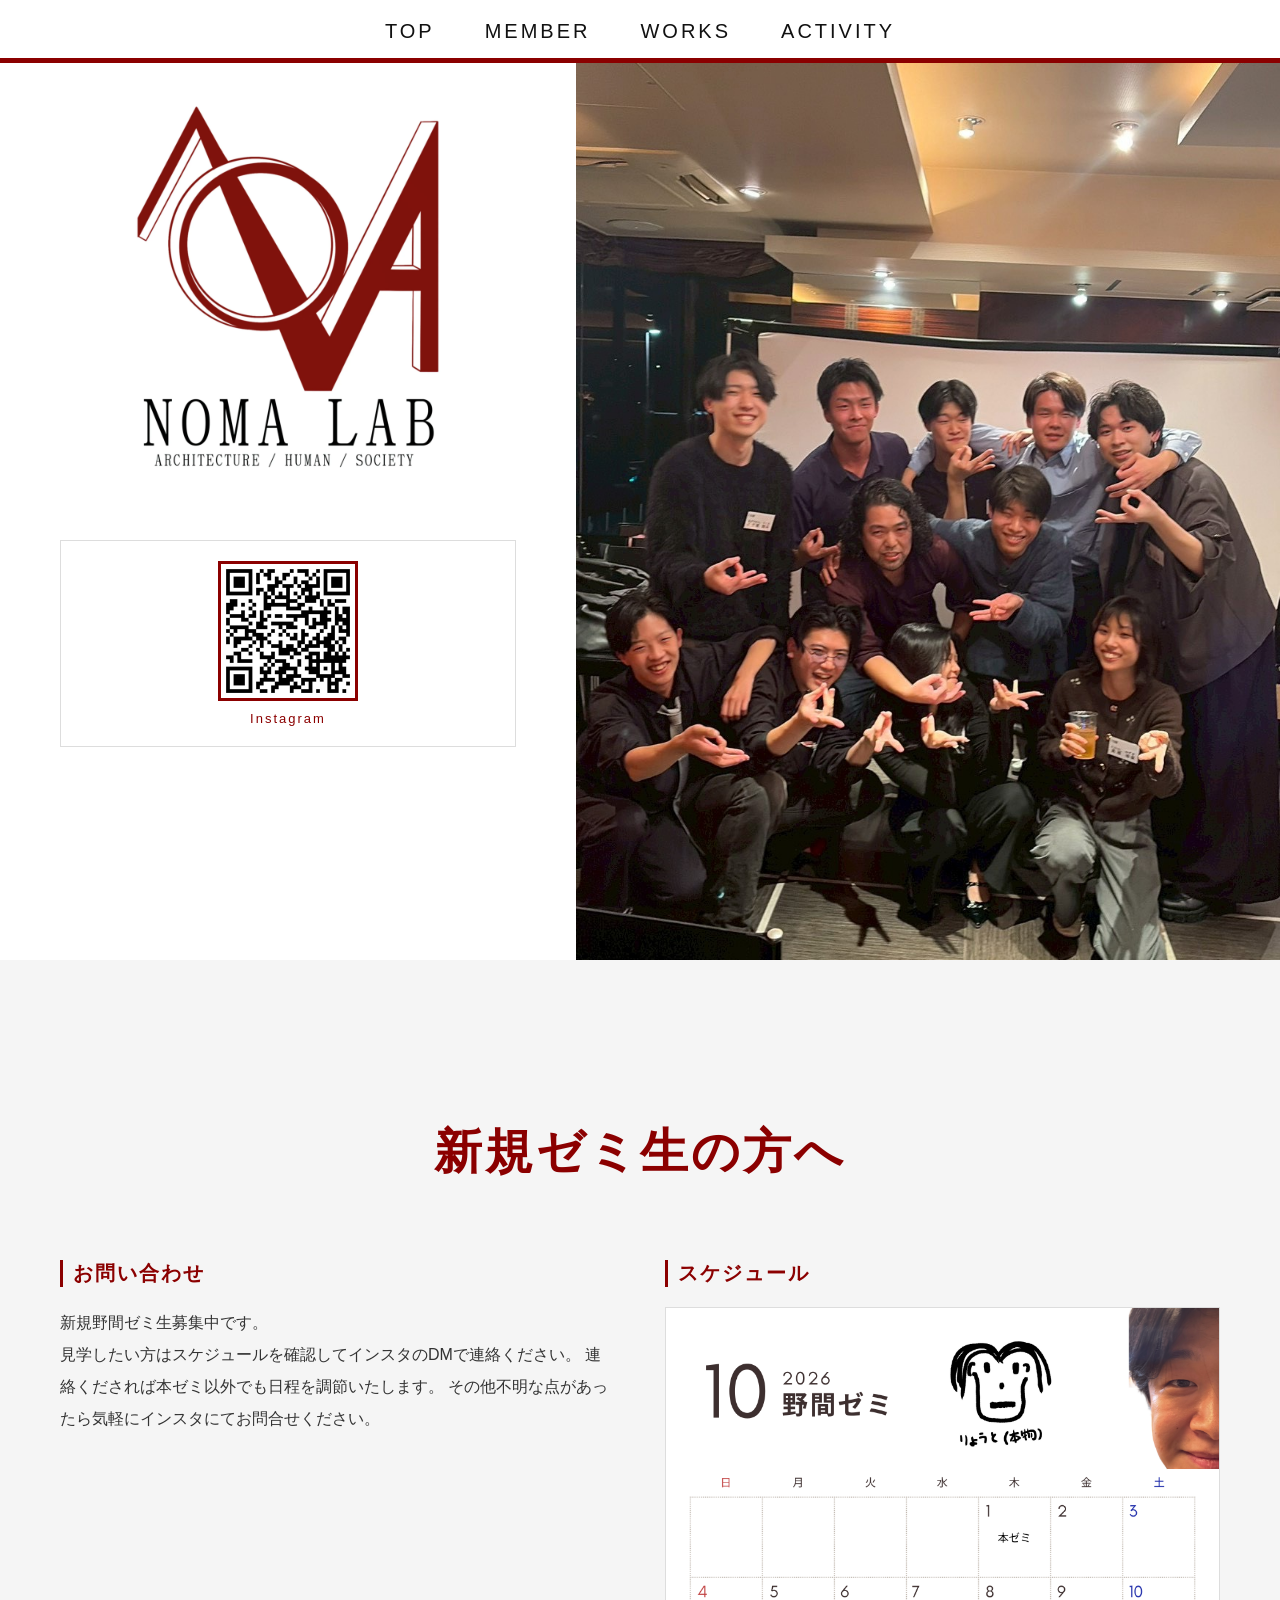
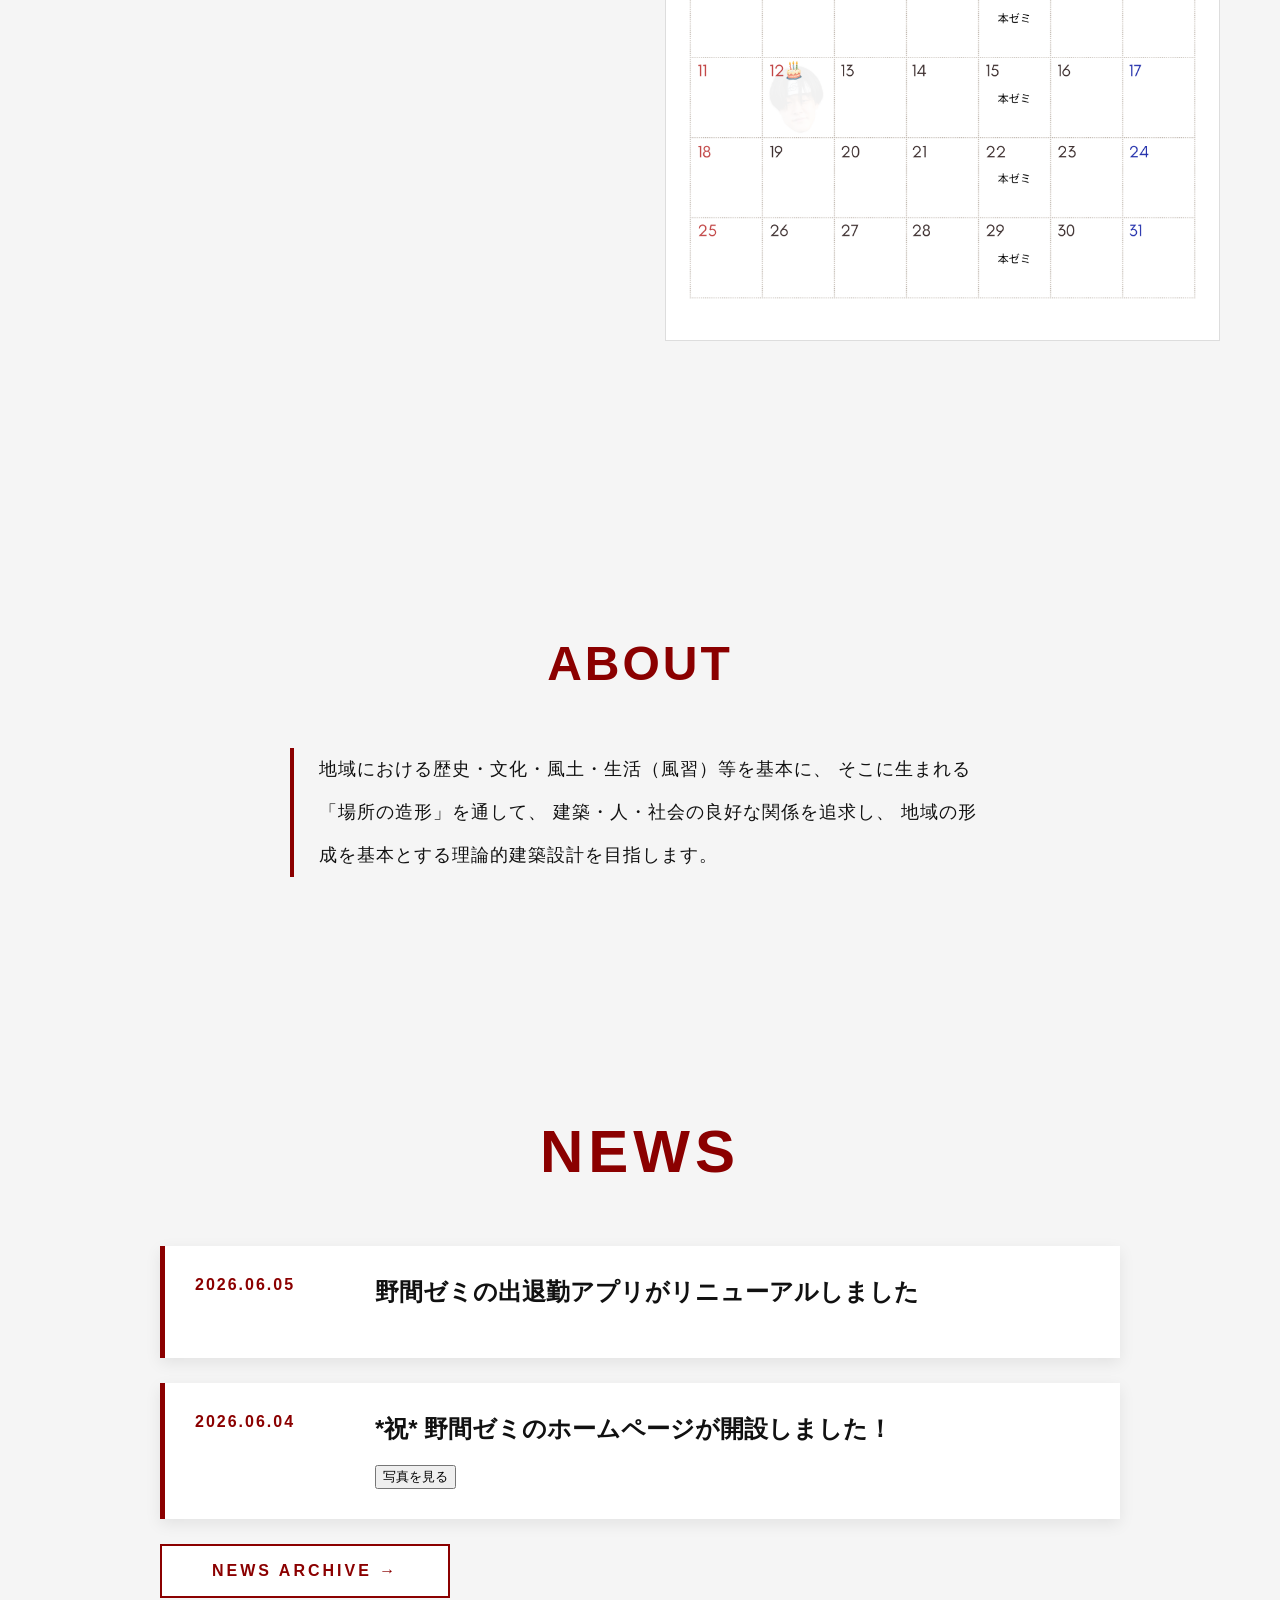
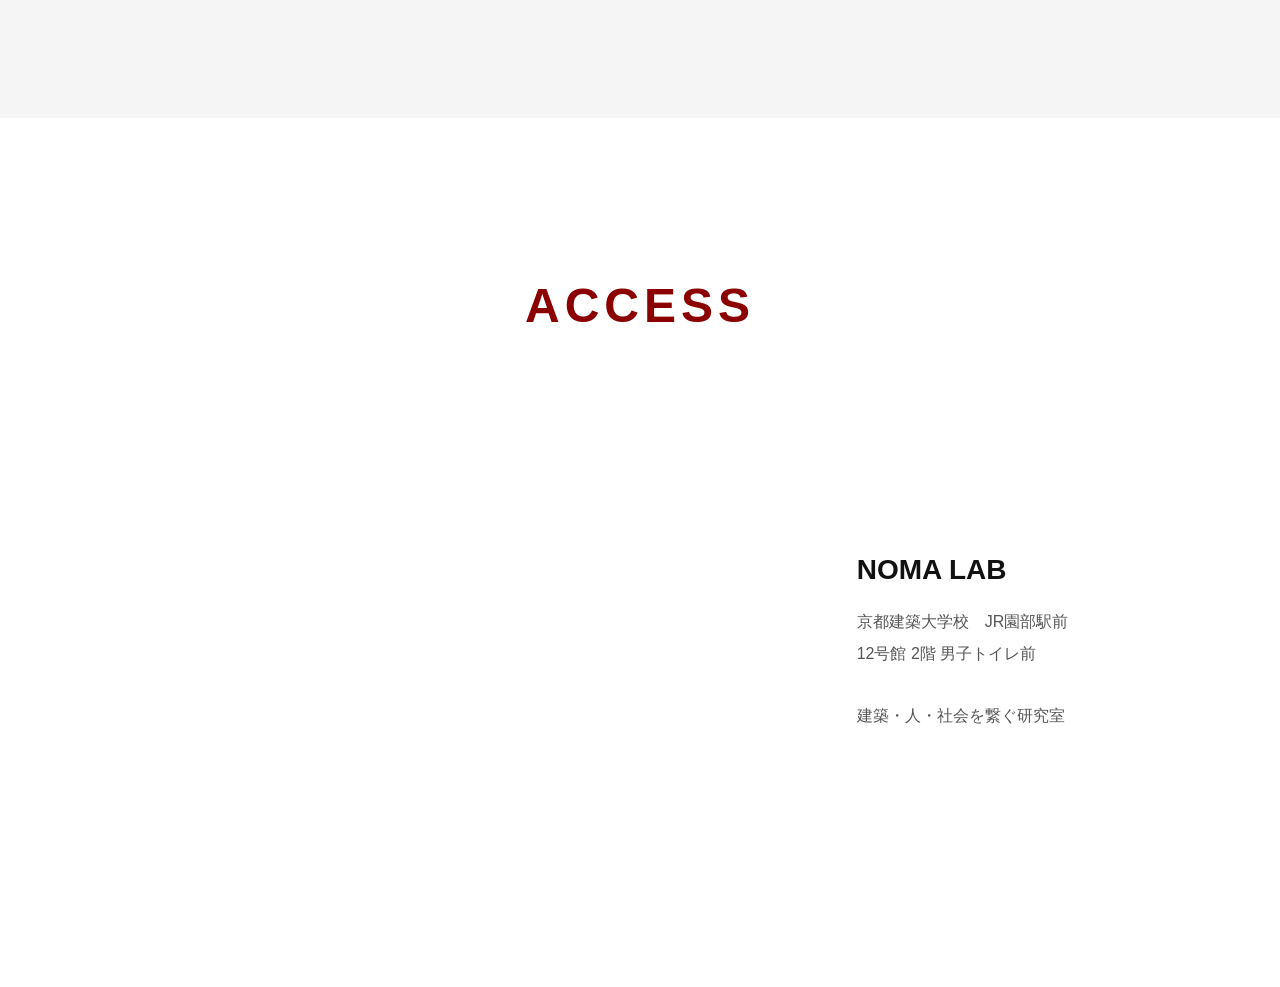
==== commit 10db7503: "f" ====
--- a/index.html
+++ b/index.html
@@ -4,6 +4,7 @@
   <meta charset="UTF-8">
   <meta name="viewport" content="width=device-width, initial-scale=1.0">
   <title>NOMA LAB</title>
+  <meta name="color-scheme" content="light">
   <link rel="stylesheet" href="style.css">
 </head>
 
--- a/style.css
+++ b/style.css
@@ -2344,8 +2344,14 @@
   line-height: 2;
 }
 
+.guide-schedule {
+  min-width: 0;
+}
+
 .guide-schedule img {
   width: 100%;
+  height: auto;
+  display: block;
   border: 1px solid #dddddd;
 }
 
@@ -2360,4 +2366,19 @@
   text-decoration: none;
   color: inherit;
   display: block;
+}
+
+.guide-schedule {
+  min-width: 0;
+}
+
+.guide-contact {
+  min-width: 0;
+}
+
+.guide-schedule img {
+  width: 100%;
+  height: auto;
+  display: block;
+  border: 1px solid #dddddd;
 }
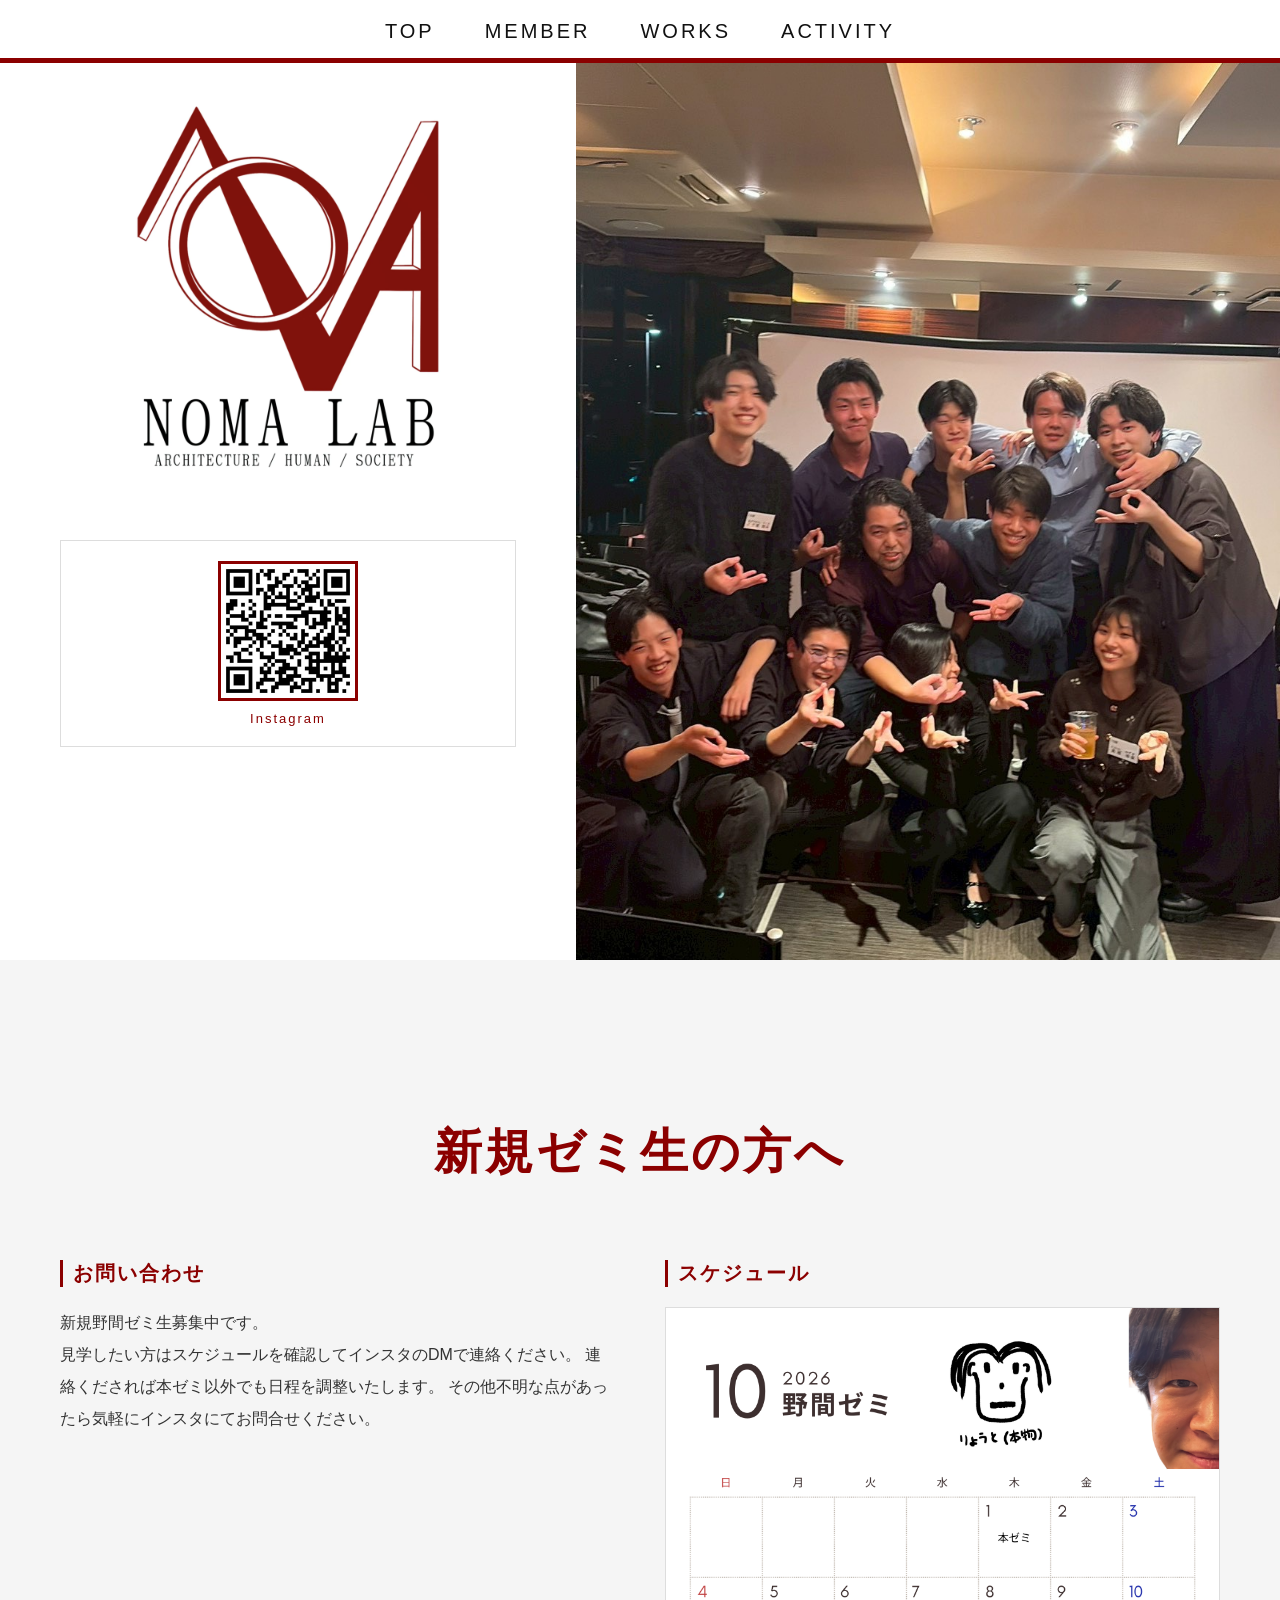
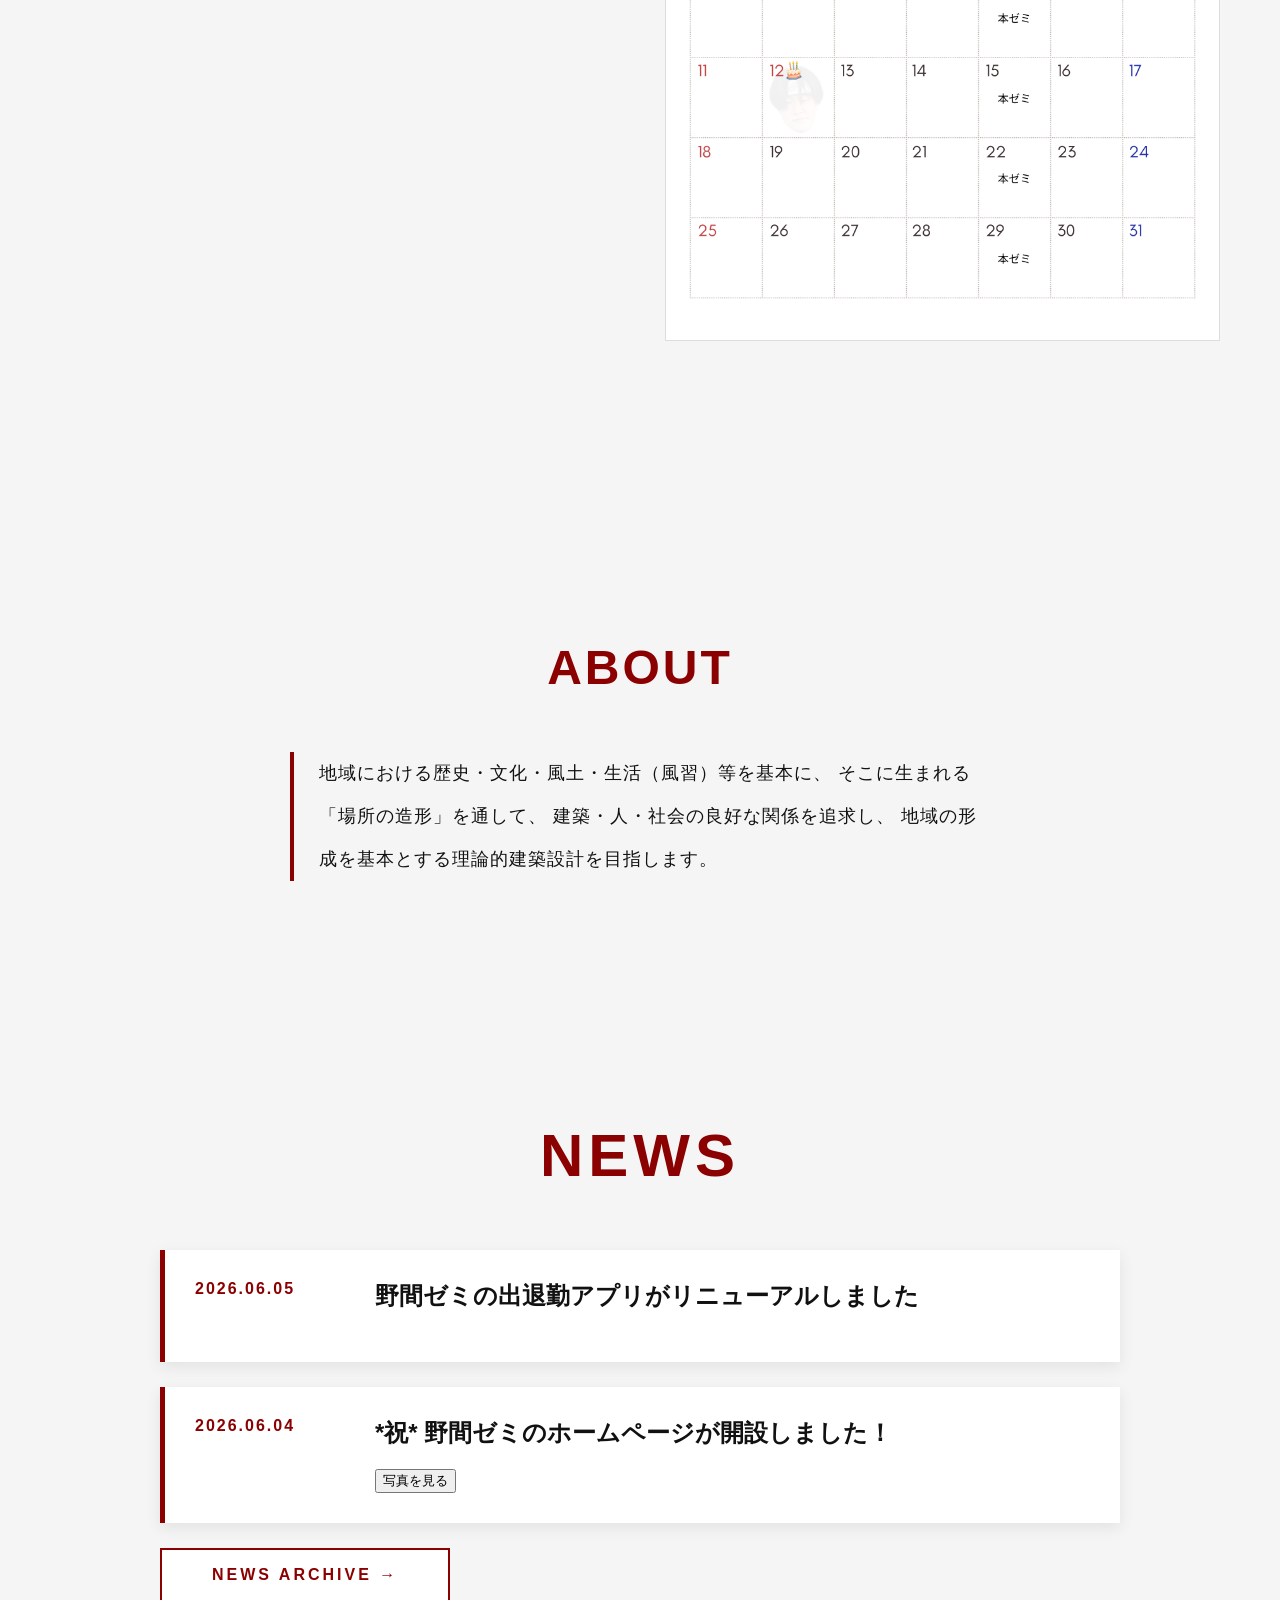
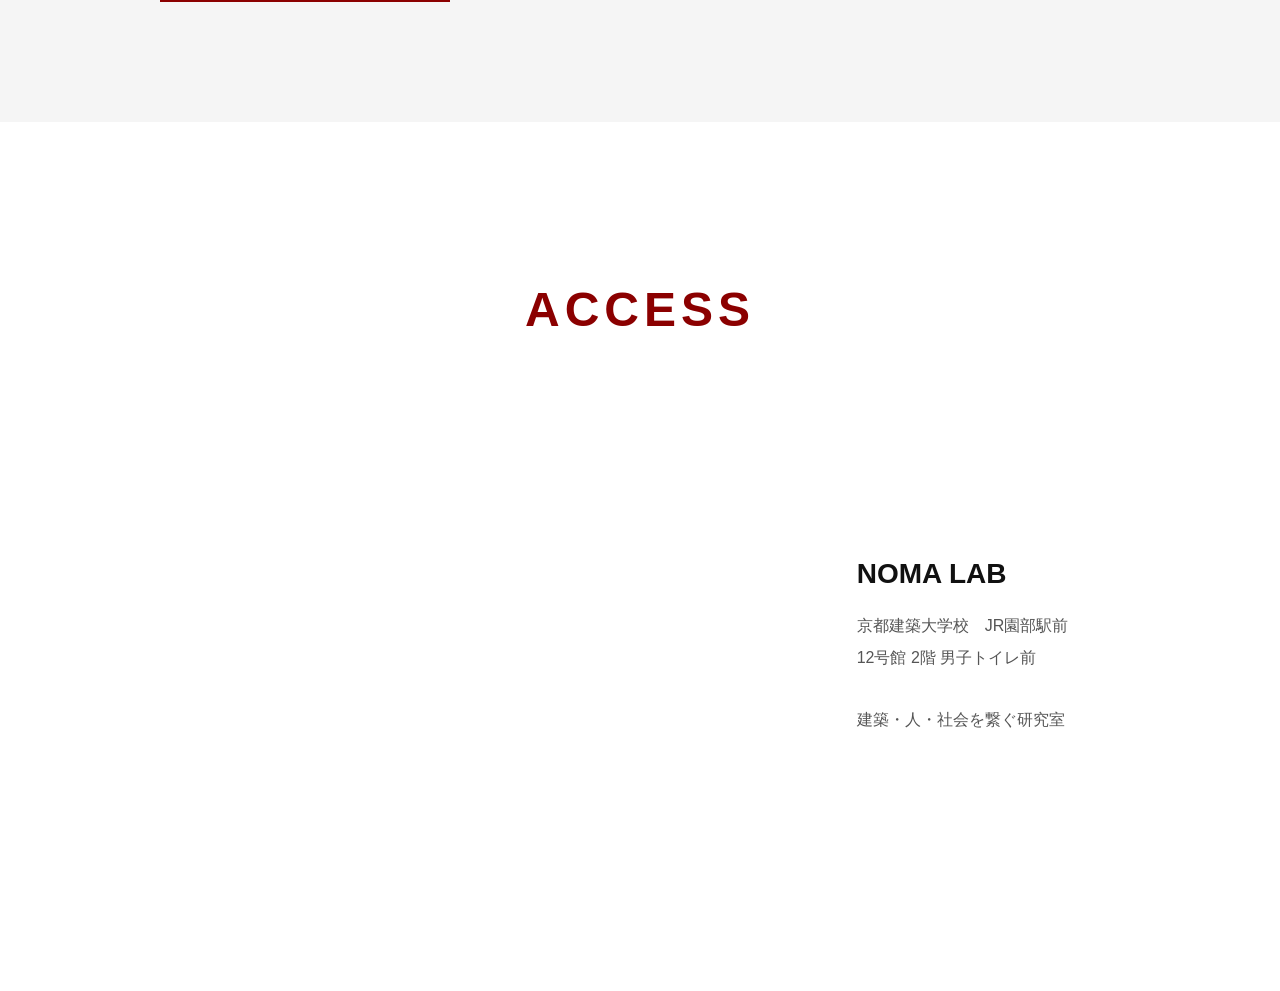
==== commit c1ab4120: "a" ====
--- a/index.html
+++ b/index.html
@@ -4,7 +4,6 @@
   <meta charset="UTF-8">
   <meta name="viewport" content="width=device-width, initial-scale=1.0">
   <title>NOMA LAB</title>
-  <meta name="color-scheme" content="light">
   <link rel="stylesheet" href="style.css">
 </head>
 
@@ -60,7 +59,7 @@
       <h2>お問い合わせ</h2>
         <p>新規野間ゼミ生募集中です。<br>
         見学したい方はスケジュールを確認してインスタのDMで連絡ください。
-        連絡くだされば本ゼミ以外でも日程を調節いたします。
+        連絡くだされば本ゼミ以外でも日程を調整いたします。
         その他不明な点があったら気軽にインスタにてお問合せください。</p>
     </div>
 
--- a/style.css
+++ b/style.css
@@ -2344,14 +2344,8 @@
   line-height: 2;
 }
 
-.guide-schedule {
-  min-width: 0;
-}
-
 .guide-schedule img {
   width: 100%;
-  height: auto;
-  display: block;
   border: 1px solid #dddddd;
 }
 
@@ -2366,19 +2360,4 @@
   text-decoration: none;
   color: inherit;
   display: block;
-}
-
-.guide-schedule {
-  min-width: 0;
-}
-
-.guide-contact {
-  min-width: 0;
-}
-
-.guide-schedule img {
-  width: 100%;
-  height: auto;
-  display: block;
-  border: 1px solid #dddddd;
 }
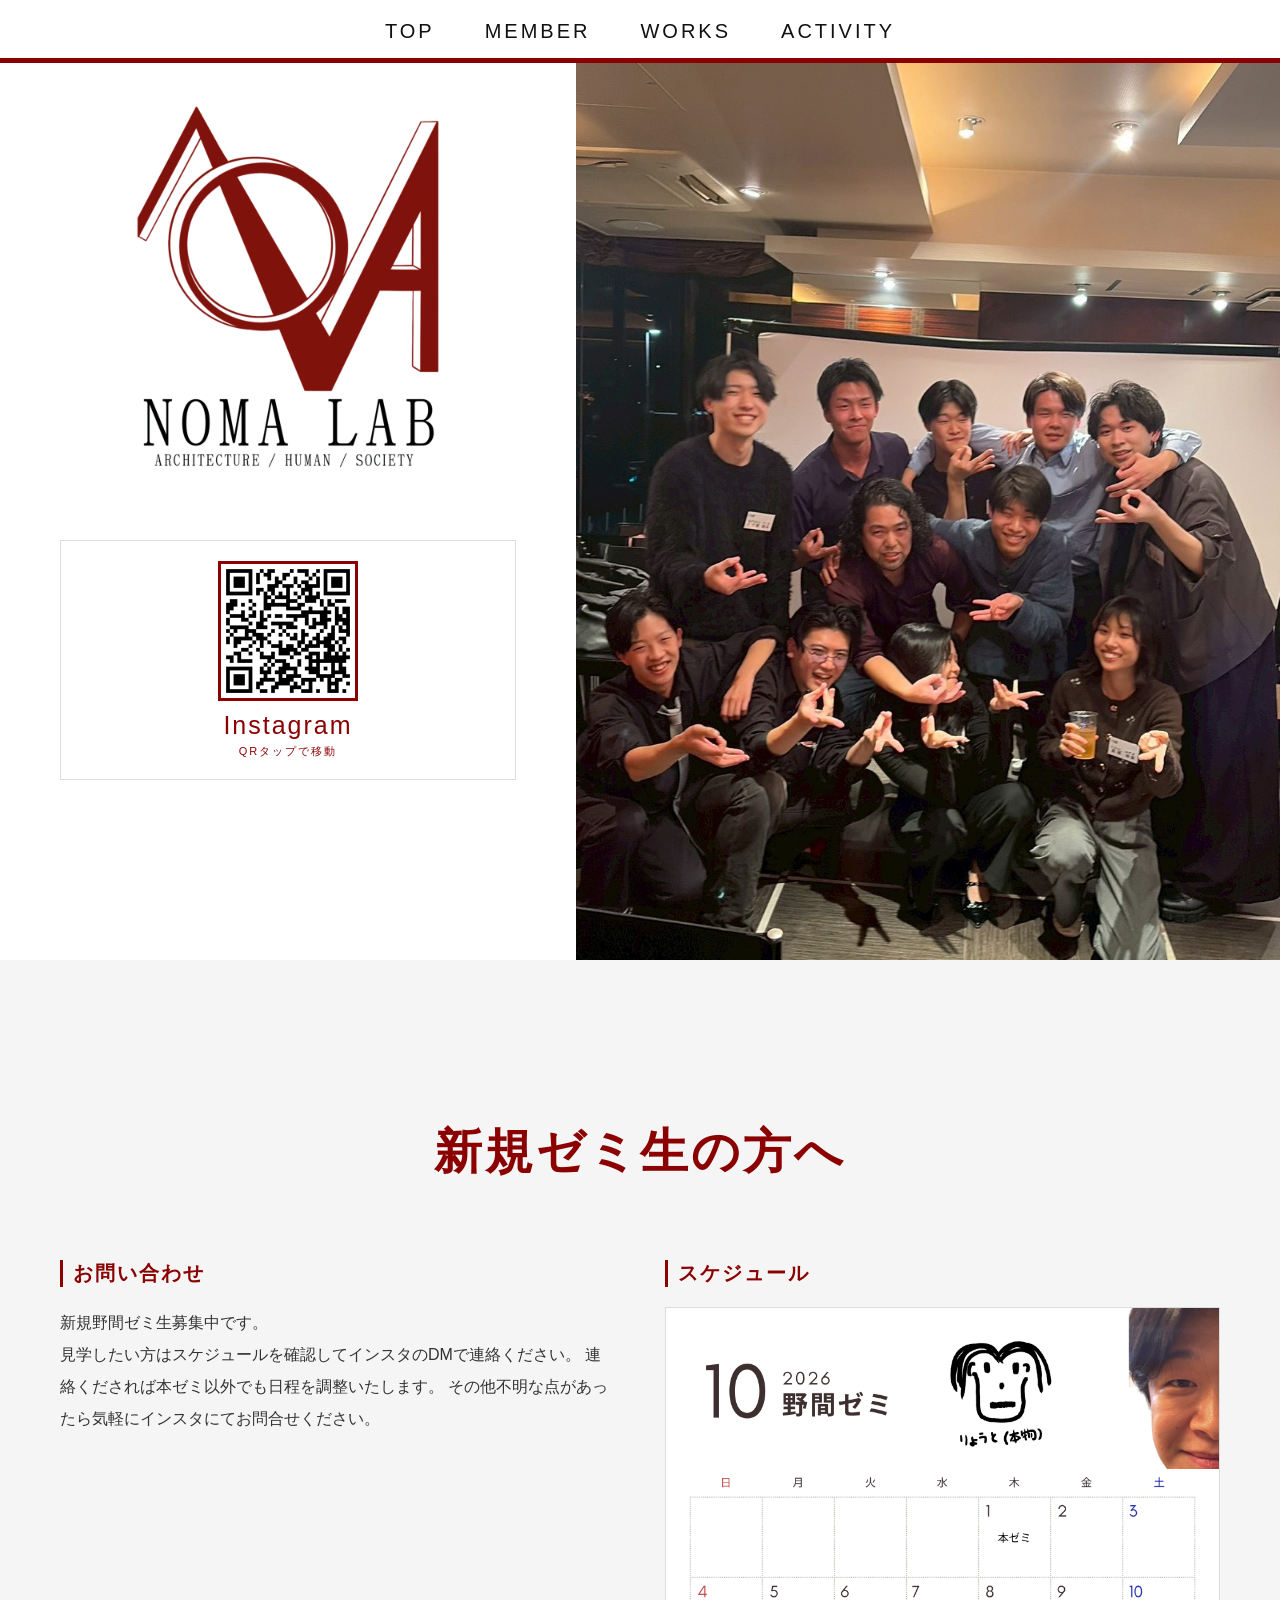
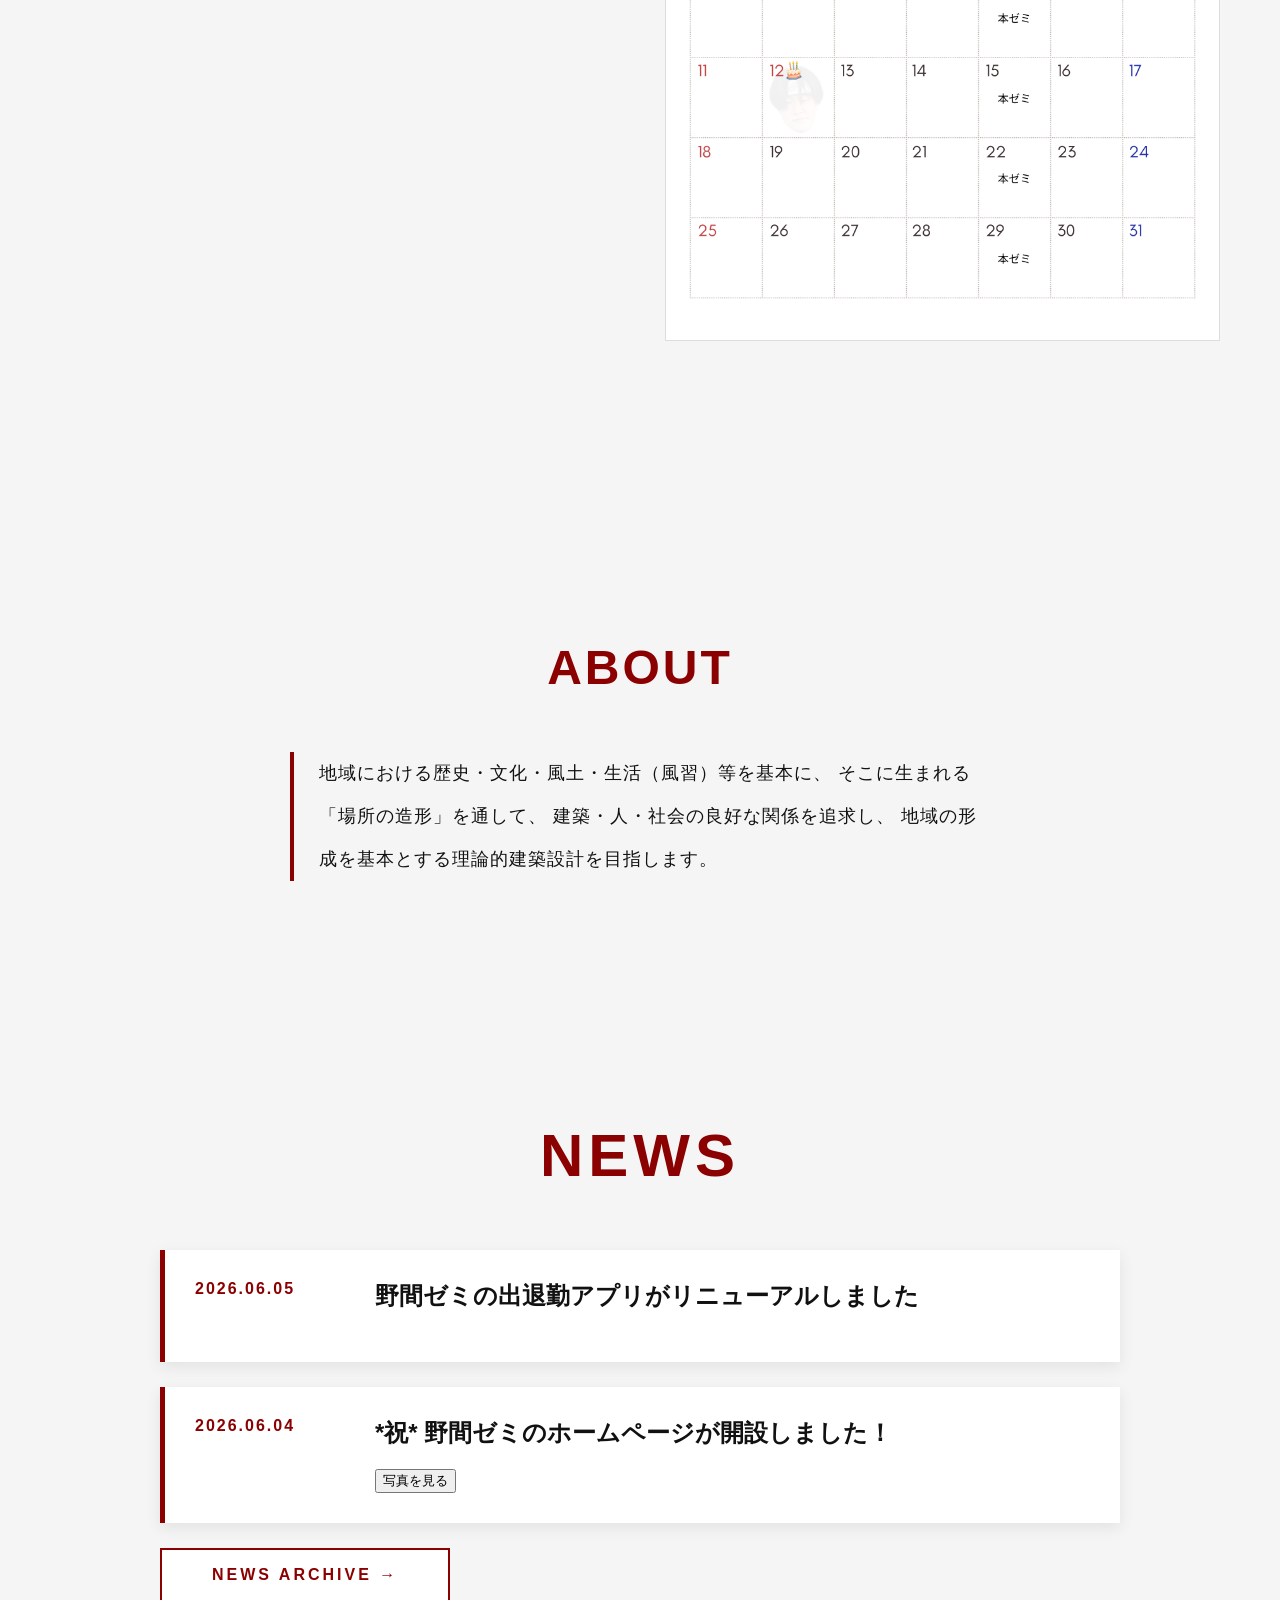
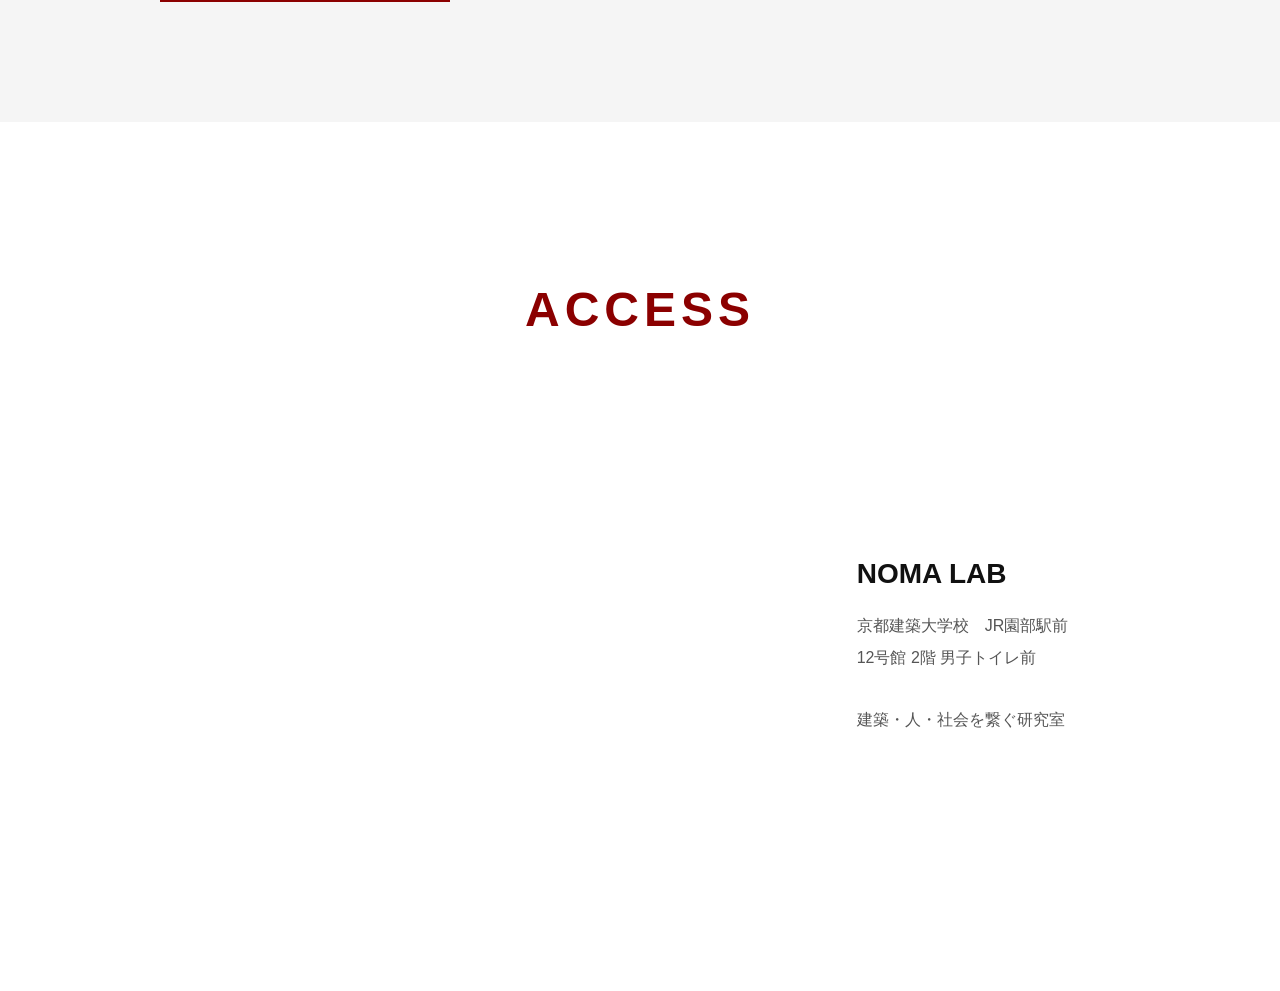
==== commit 58828188: "q" ====
--- a/index.html
+++ b/index.html
@@ -30,7 +30,8 @@
   <div class="qr">
     <a href="https://www.instagram.com/noma_kamishima?stkn=MWZjZ2Y3a3lqMTNvdQ==" target="_blank">
     <img src="images/qr.png" alt="Instagram QR">
-    <span>Instagram</span>
+    <span>Instagram </span>
+    <span class="qr-note">QRタップで移動</span>
     </a>
   </div>
 
--- a/style.css
+++ b/style.css
@@ -51,19 +51,6 @@
   border:3px solid #8b0000;
 }
 
-.qr span{
-
-  display:block;
-
-  margin-top:10px;
-
-  letter-spacing:2px;
-
-  color:#8b0000;
-
-  font-size:13px;
-}
-
 /* スライドエリア */
 .slide-section {
   padding: 80px 20px;
@@ -1439,14 +1426,17 @@
 .qr span{
 
   display:block;
-
   margin-top:10px;
-
   color:#8b0000;
-
   letter-spacing:2px;
-
-  font-size:13px;
+  font-size:25px;
+}
+
+.qr-note{
+  display:block;
+  margin-top:4px;
+  color:#8b0000;
+  font-size:11px;
 }
 
 .work-item{
@@ -2360,4 +2350,11 @@
   text-decoration: none;
   color: inherit;
   display: block;
+}
+
+.qr .qr-note{
+  display:block;
+  margin-top:4px;
+  color:#8b0000;
+  font-size:11px;
 }
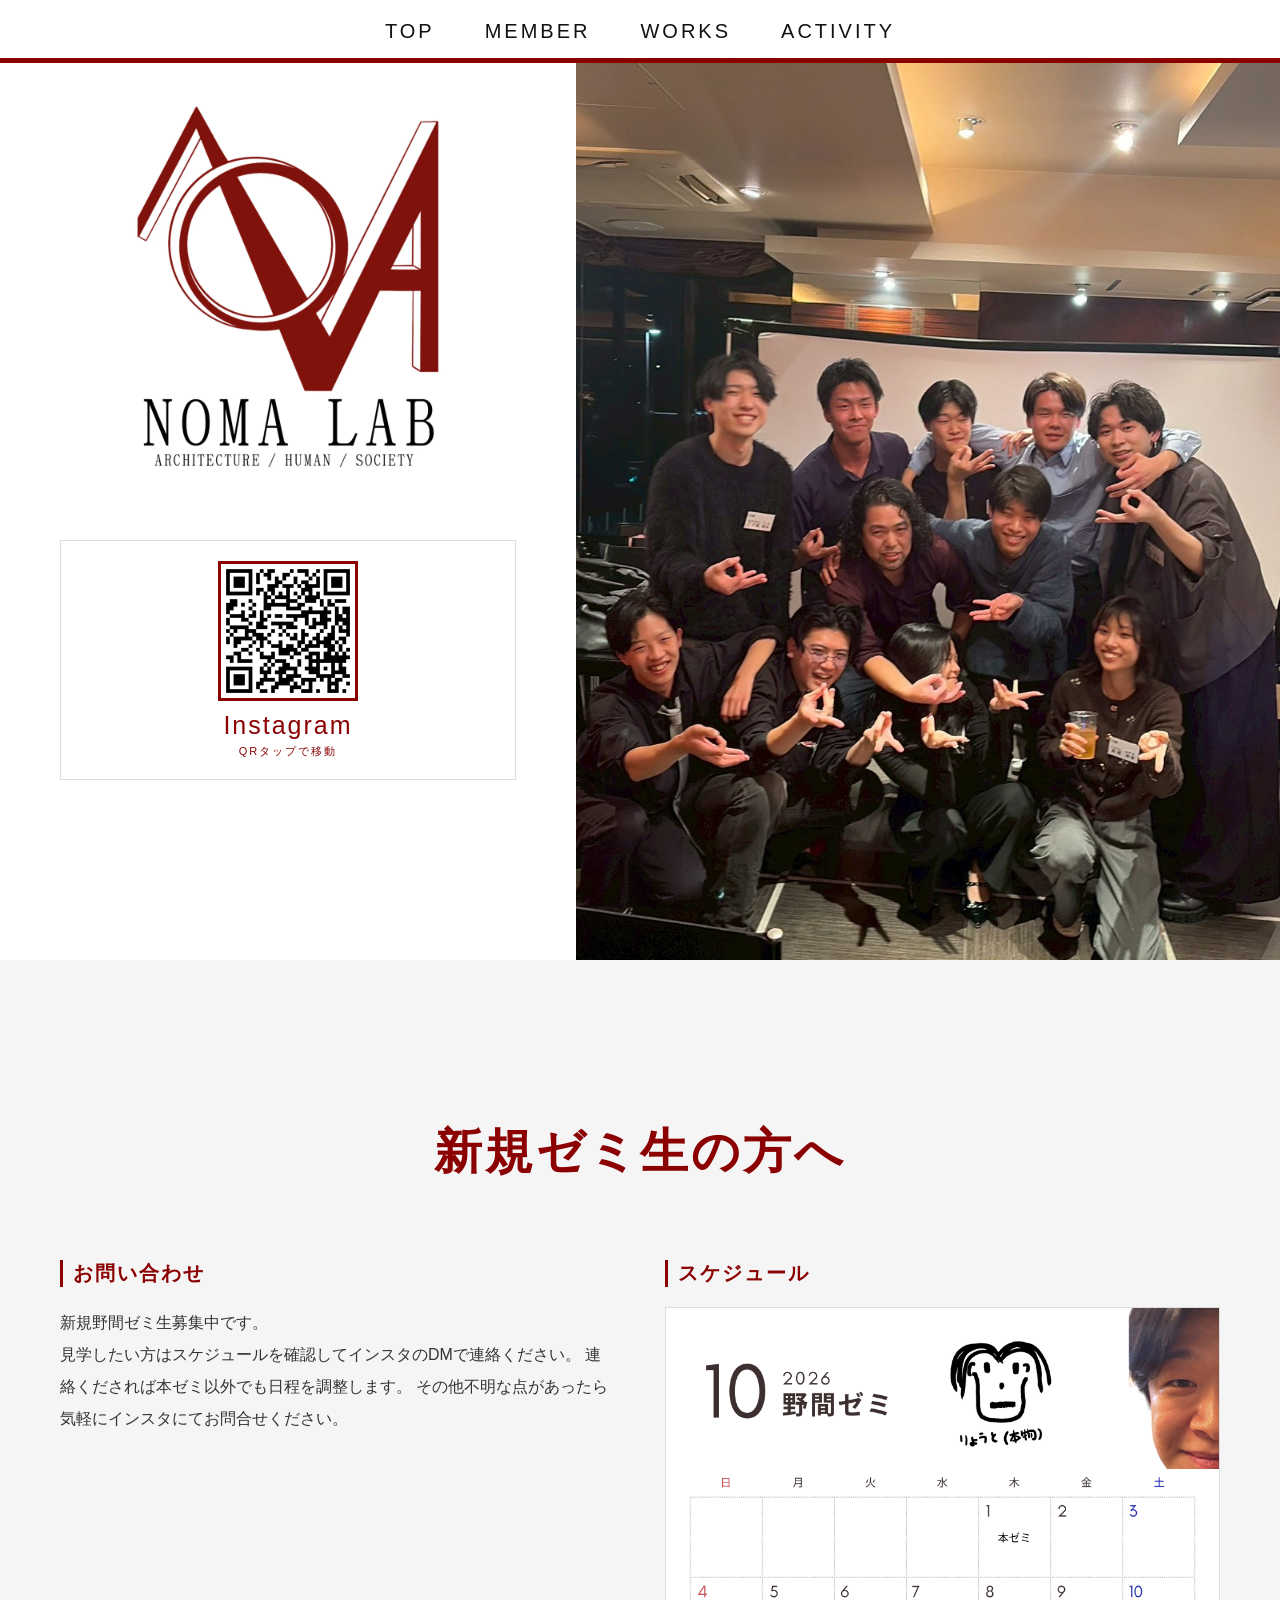
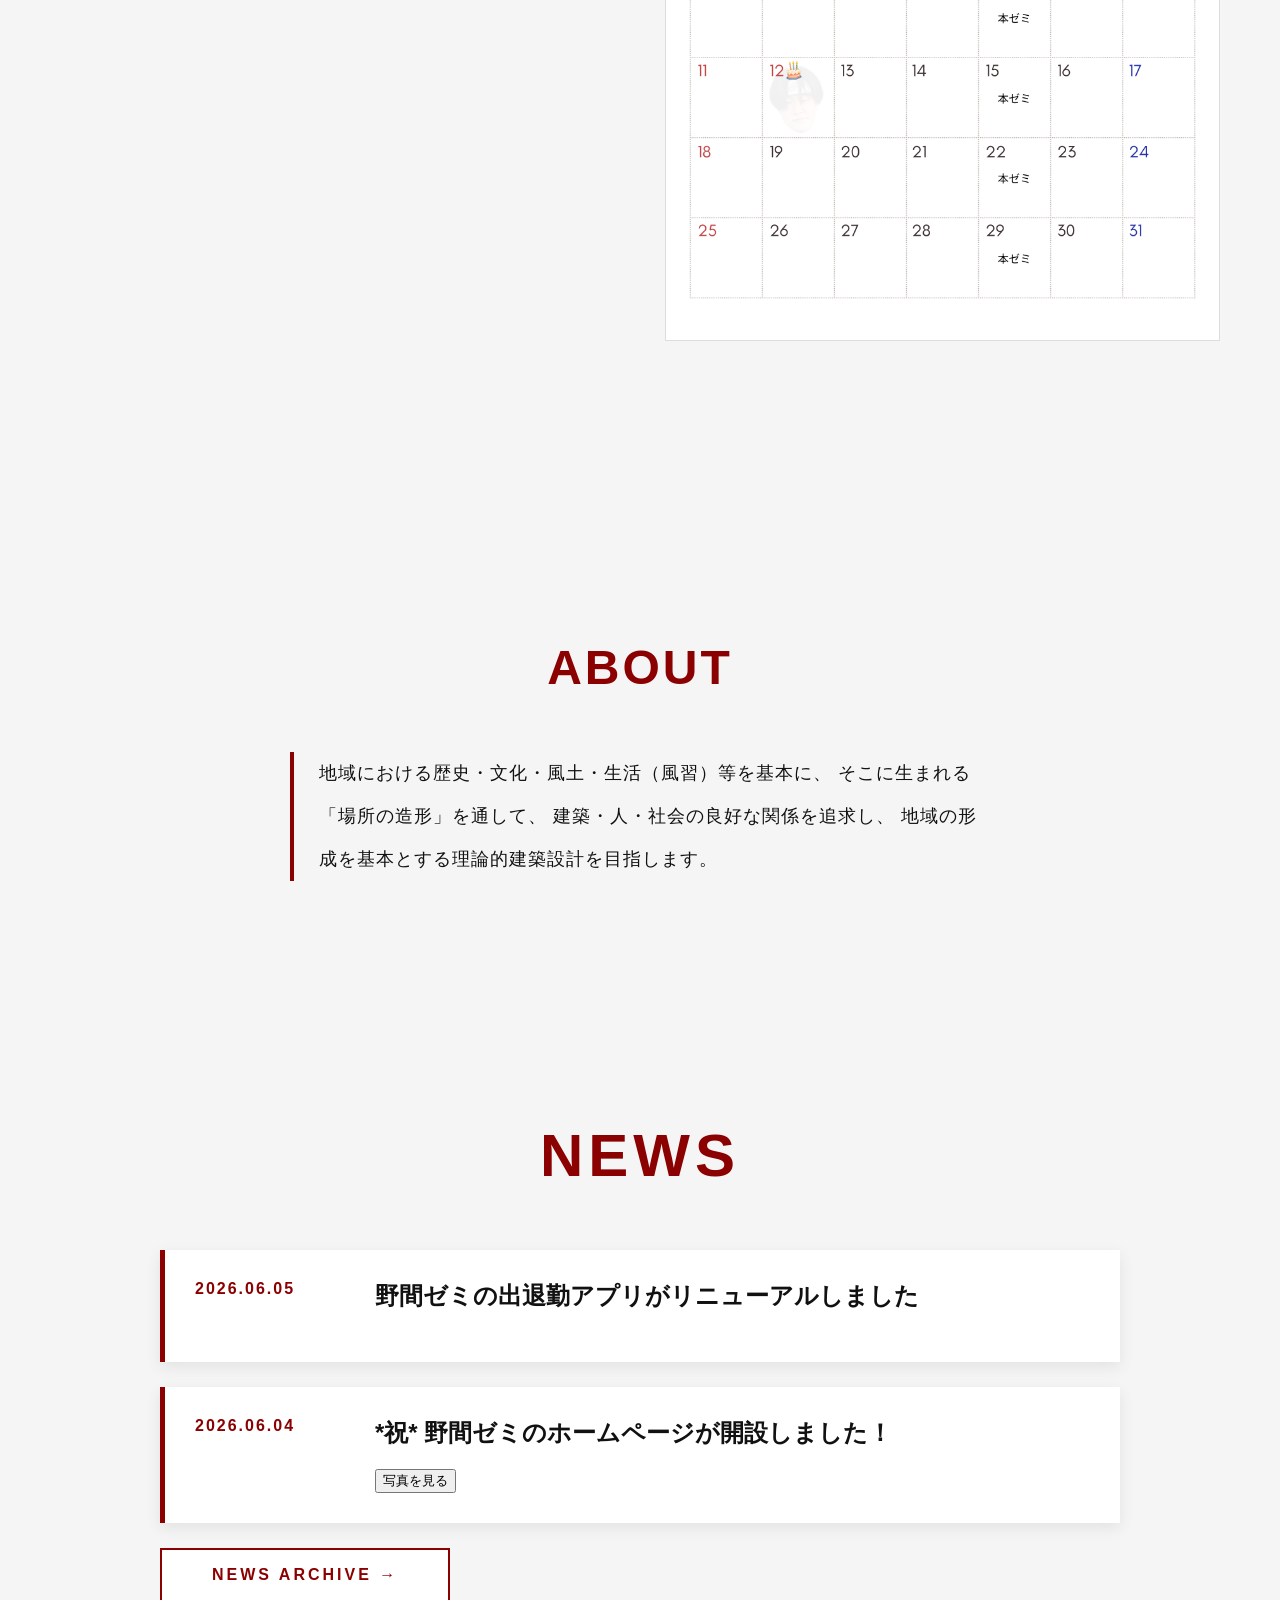
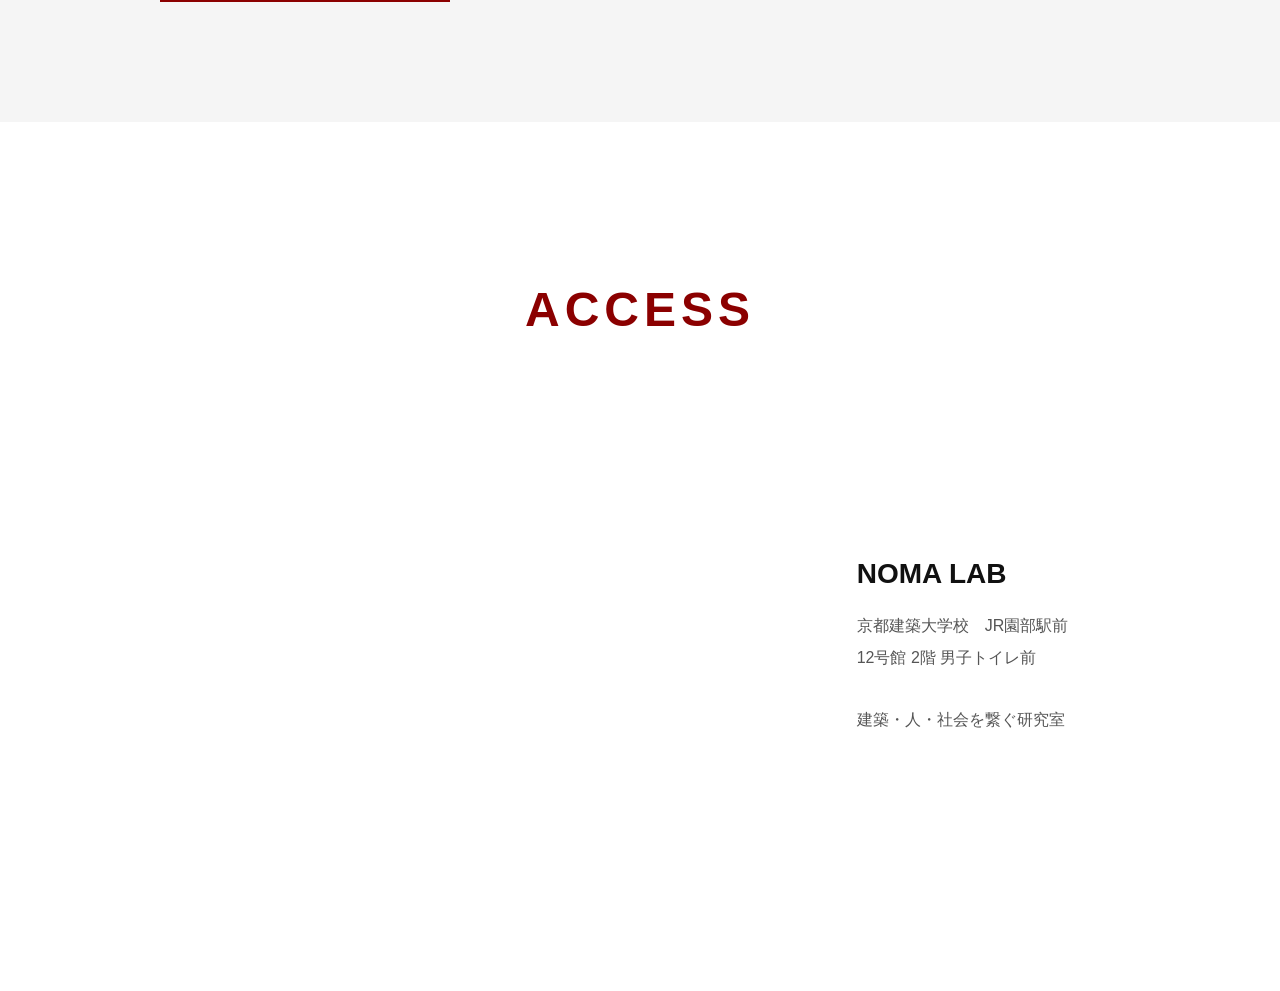
==== commit 62aae12e: "q" ====
--- a/index.html
+++ b/index.html
@@ -60,7 +60,7 @@
       <h2>お問い合わせ</h2>
         <p>新規野間ゼミ生募集中です。<br>
         見学したい方はスケジュールを確認してインスタのDMで連絡ください。
-        連絡くだされば本ゼミ以外でも日程を調整いたします。
+        連絡くだされば本ゼミ以外でも日程を調整します。
         その他不明な点があったら気軽にインスタにてお問合せください。</p>
     </div>
 
--- a/style.css
+++ b/style.css
@@ -1622,6 +1622,12 @@
   border:1px solid #333333;
 }
 
+.secret-page .work-item img{
+  height:auto;
+  aspect-ratio: 210 / 297;
+  object-fit: cover;
+}
+
 .secret-page .work-text h3{
 
   color:#eaeaea;
@@ -2357,4 +2363,39 @@
   margin-top:4px;
   color:#8b0000;
   font-size:11px;
-}+}
+
+.youtube{
+  margin-top:20px;
+  padding:20px;
+  text-align:center;
+}
+
+.youtube img{
+  width:160px;
+  border-radius:50%;
+  border:3px solid #8b0000;
+  display:block;
+  margin:auto;
+}
+
+.youtube span{
+  display:block;
+  margin-top:10px;
+  color:#8b0000;
+  letter-spacing:2px;
+  font-size:16px;
+}
+
+.youtube .youtube-note{
+  display:block;
+  margin-top:4px;
+  color:#8b0000;
+  font-size:11px;
+}
+
+.youtube a{
+  text-decoration:none;
+  color:inherit;
+  display:block;
+}
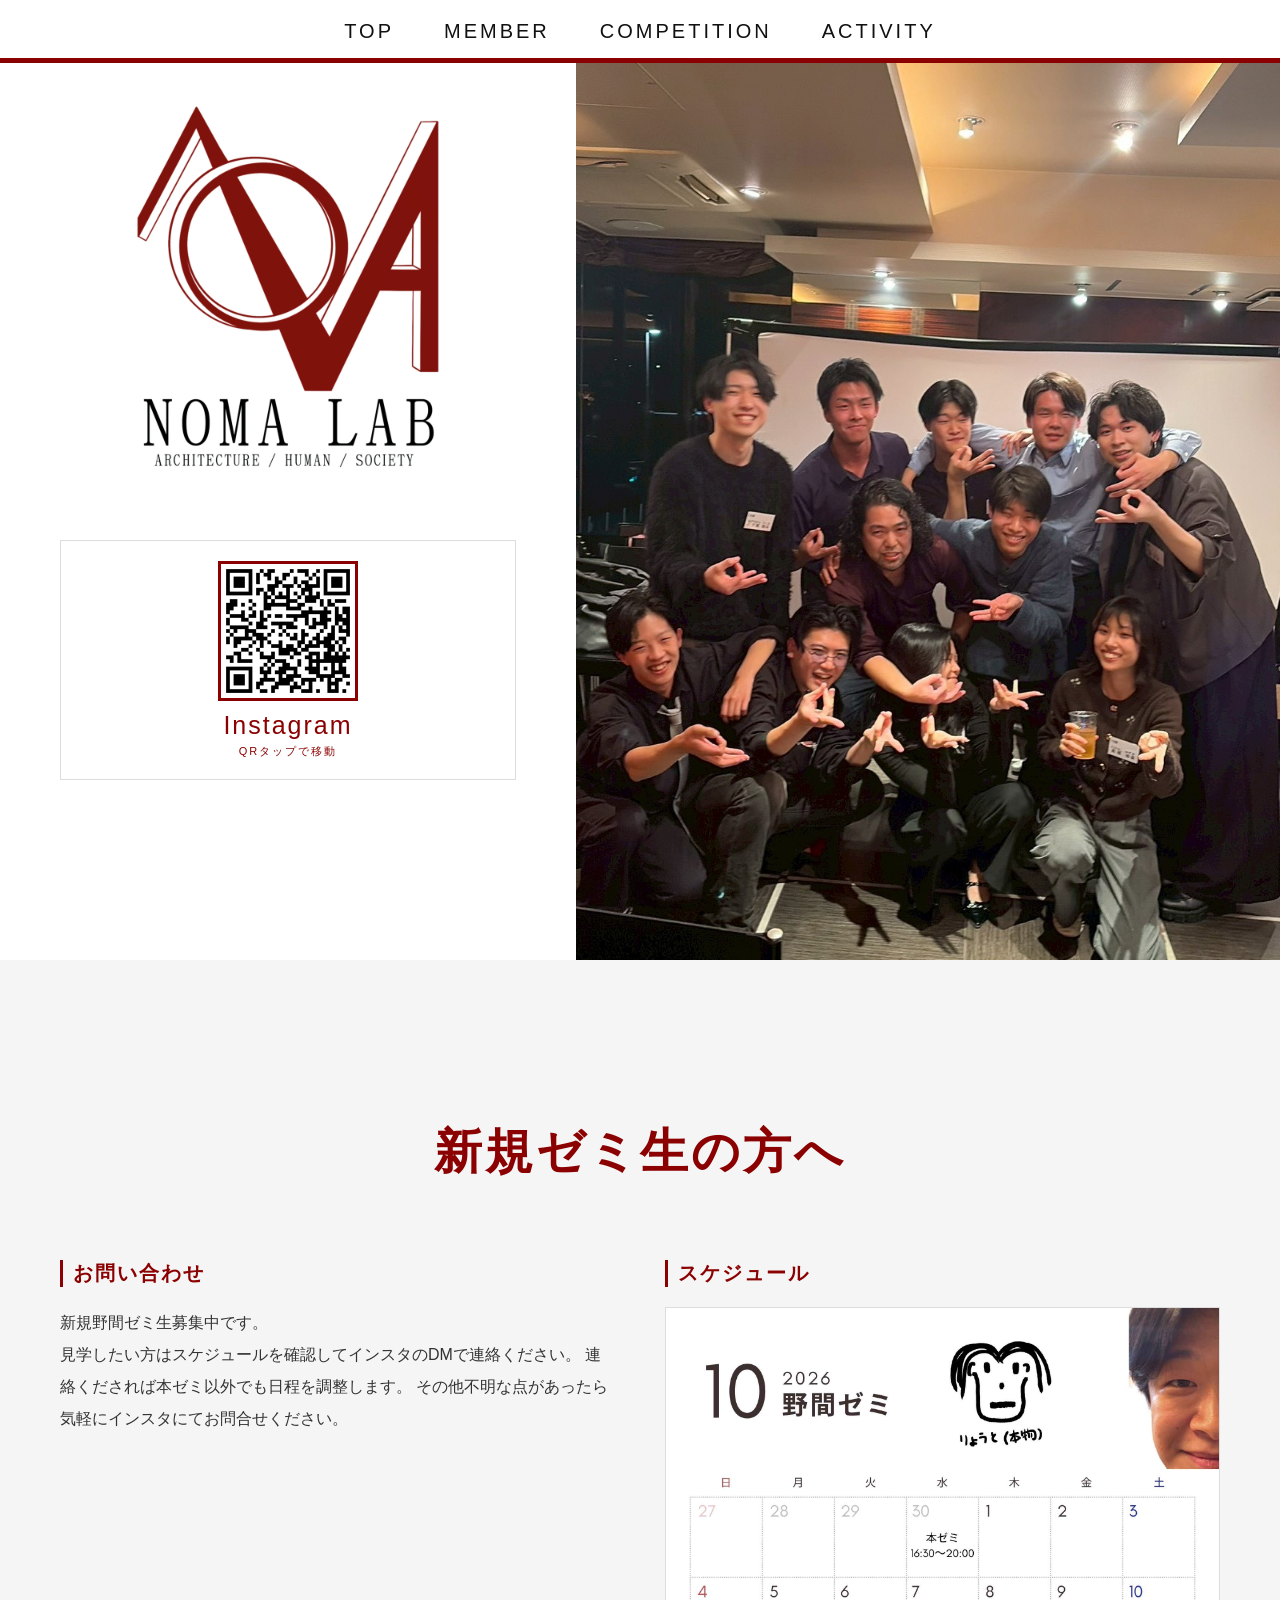
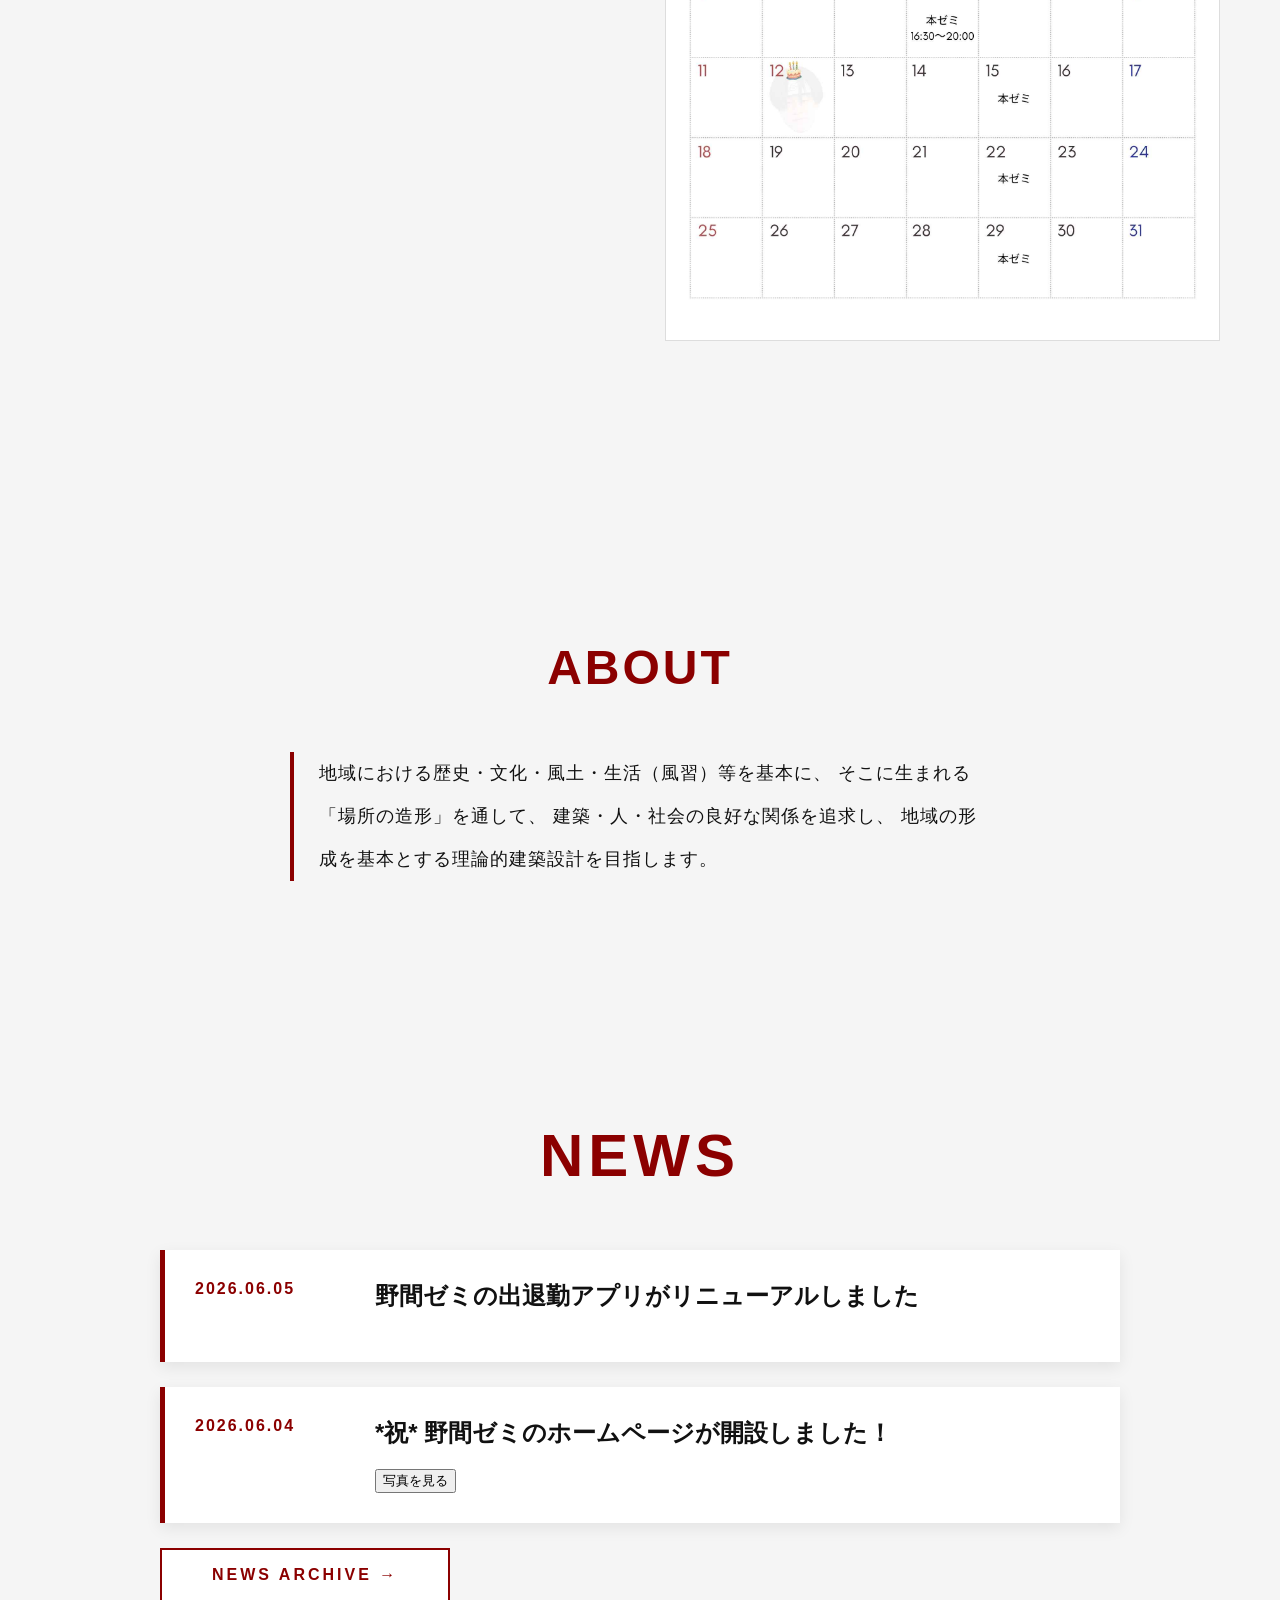
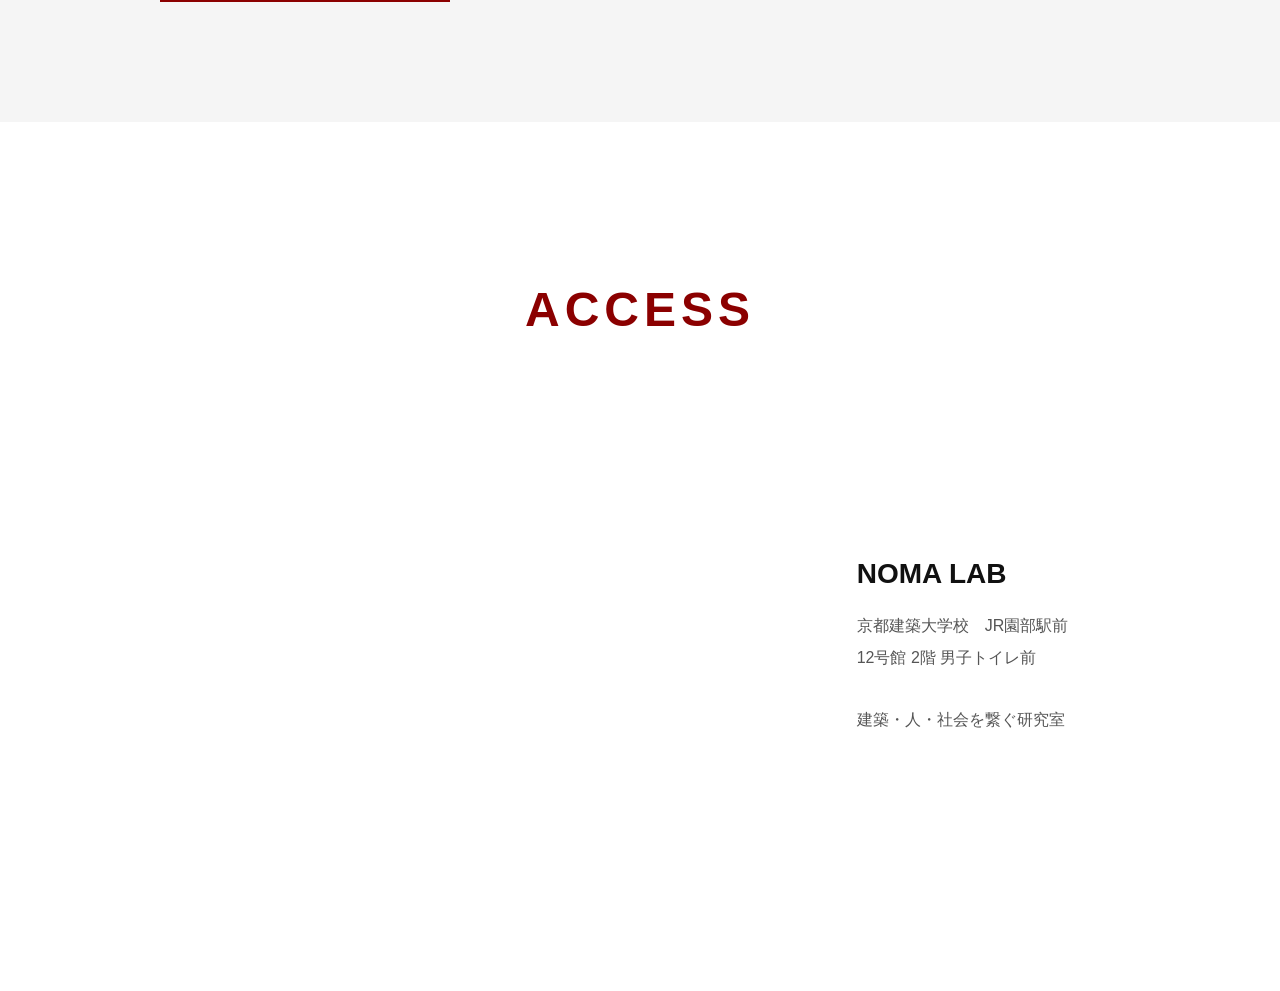
==== commit fa538903: "a" ====
--- a/index.html
+++ b/index.html
@@ -12,11 +12,8 @@
   <nav class="menu">
 
   <a href="index.html">TOP</a>
-
   <a href="member.html">MEMBER</a>
-
-  <a href="works.html">WORKS</a>
-
+  <a href="works.html">COMPETITION</a>
   <a href="activity.html">ACTIVITY</a>
 
 </nav>
--- a/style.css
+++ b/style.css
@@ -391,8 +391,10 @@
 /* 画像 */
 .work-item img {
   width: 100%;
-  height: 220px;
-  object-fit: cover;
+  height: auto;
+  aspect-ratio: 297 / 210;
+  object-fit: contain;
+  background: white;
   display: block;
 
   filter: grayscale(20%) contrast(1.05);
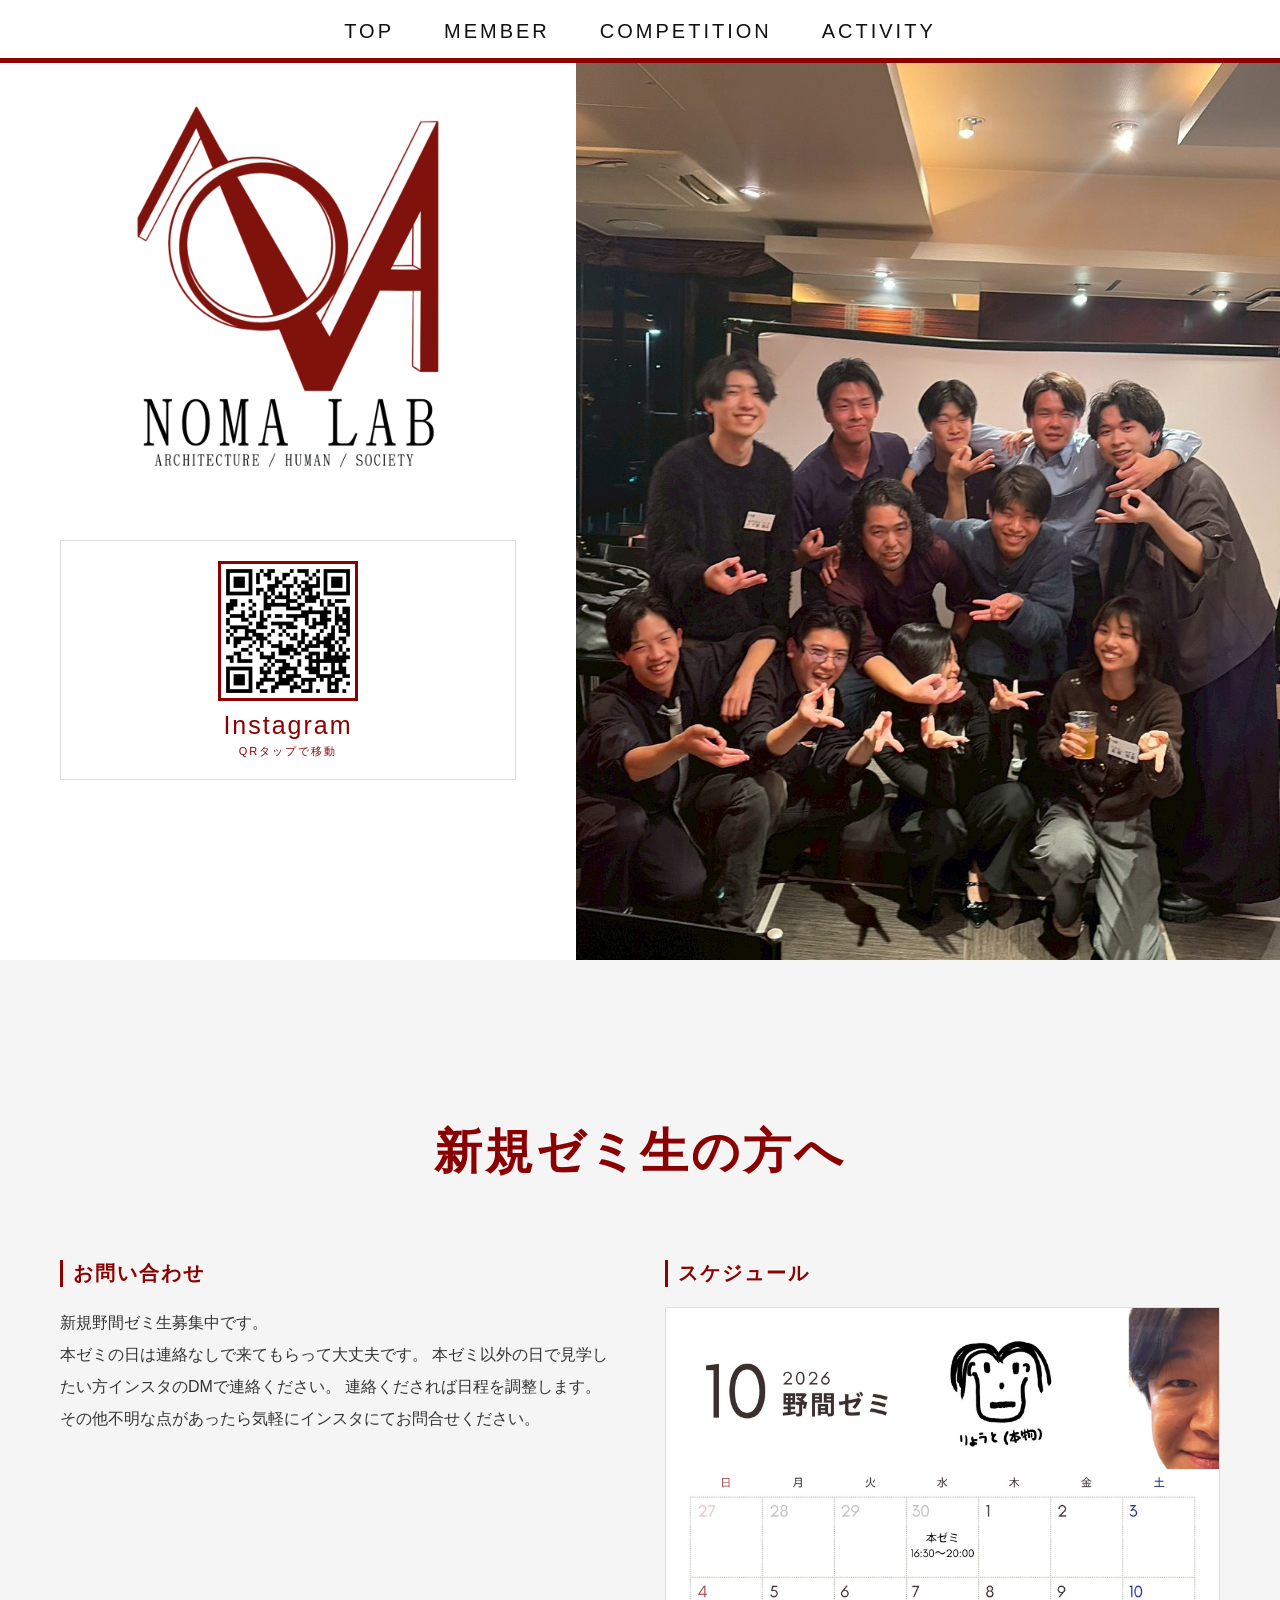
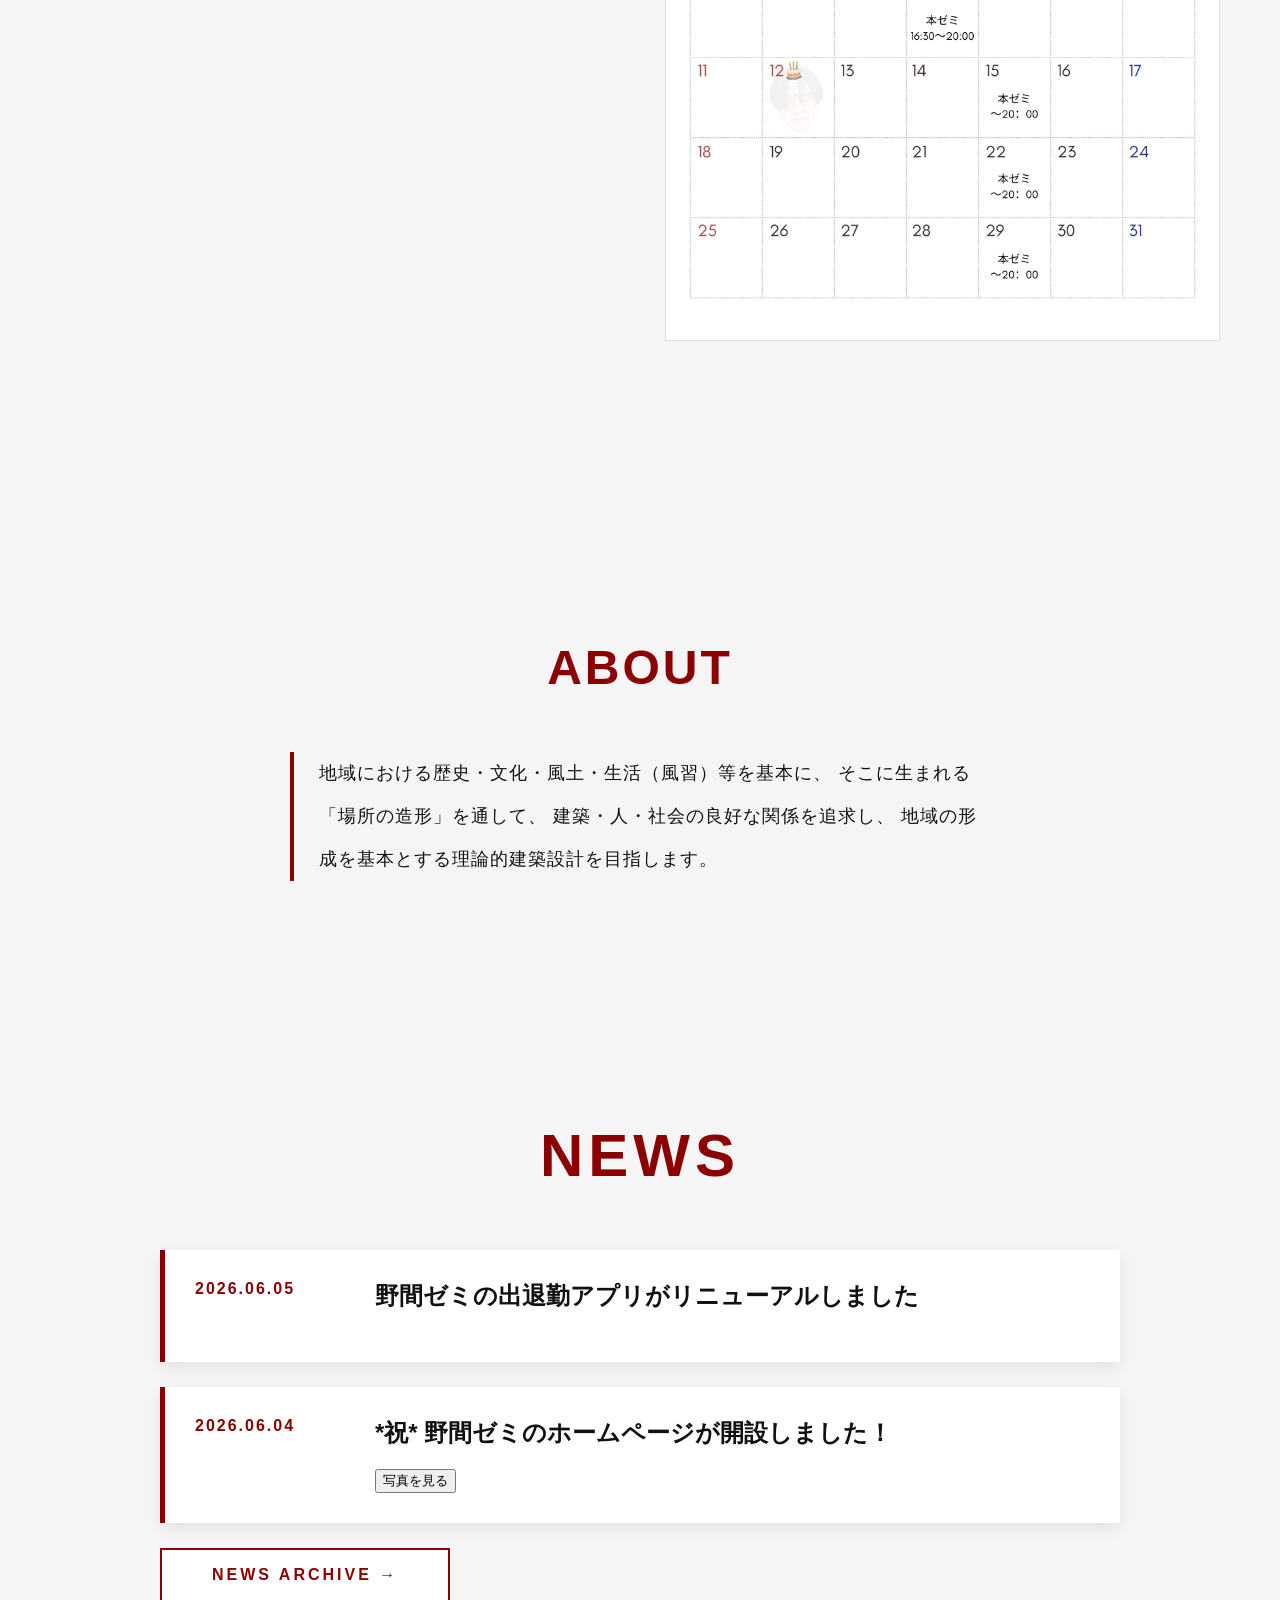
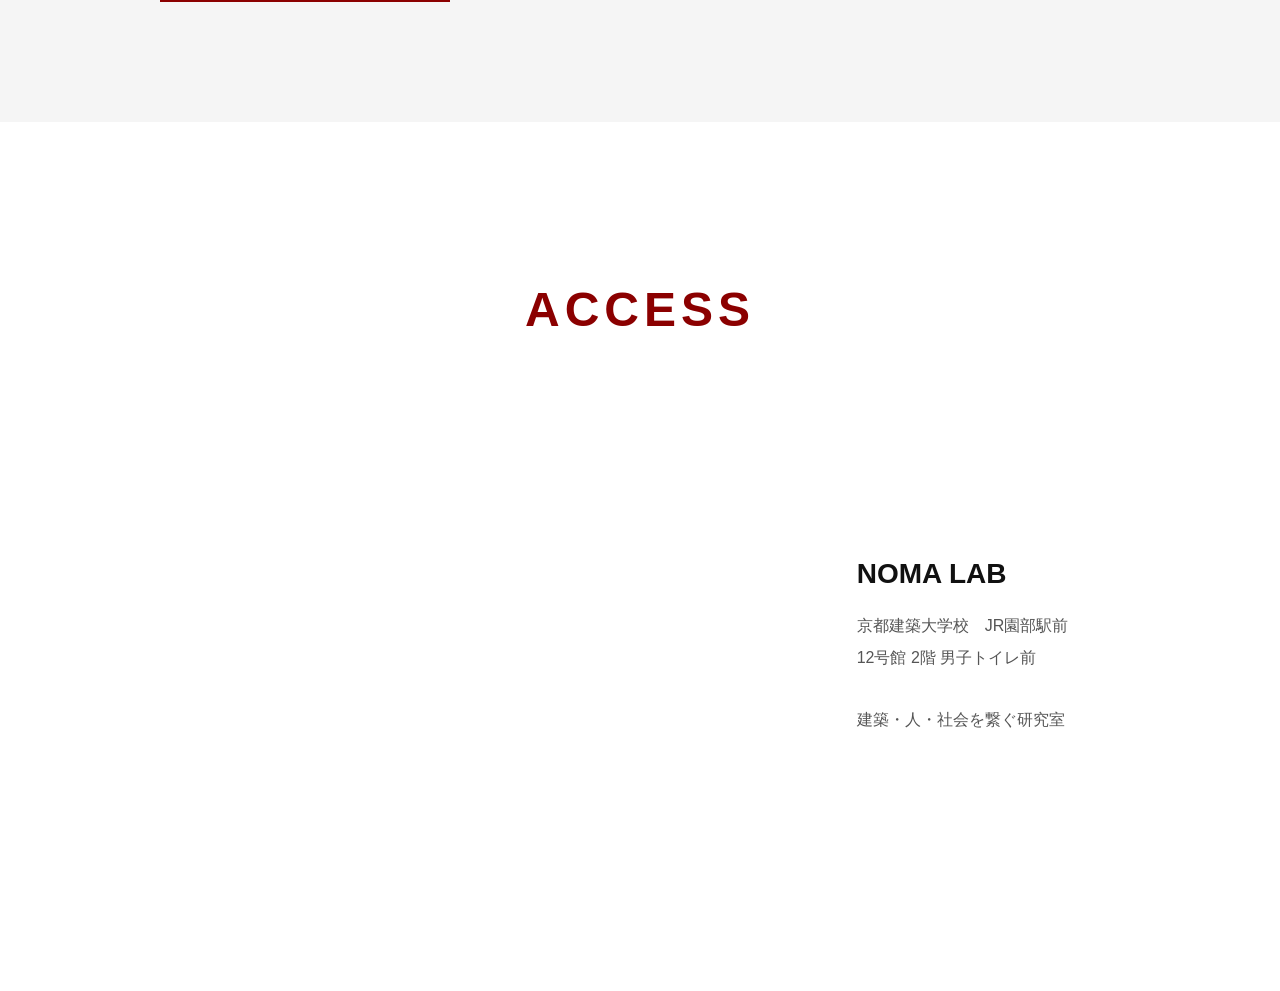
==== commit 16be4672: "a" ====
--- a/index.html
+++ b/index.html
@@ -56,8 +56,9 @@
     <div class="guide-contact">
       <h2>お問い合わせ</h2>
         <p>新規野間ゼミ生募集中です。<br>
-        見学したい方はスケジュールを確認してインスタのDMで連絡ください。
-        連絡くだされば本ゼミ以外でも日程を調整します。
+        本ゼミの日は連絡なしで来てもらって大丈夫です。  
+        本ゼミ以外の日で見学したい方インスタのDMで連絡ください。
+        連絡くだされば日程を調整します。
         その他不明な点があったら気軽にインスタにてお問合せください。</p>
     </div>
 
--- a/style.css
+++ b/style.css
@@ -394,7 +394,7 @@
   height: auto;
   aspect-ratio: 297 / 210;
   object-fit: contain;
-  background: white;
+  background: rgb(199, 199, 199);
   display: block;
 
   filter: grayscale(20%) contrast(1.05);
@@ -2401,3 +2401,7 @@
   color:inherit;
   display:block;
 }
+
+.work-text h3 .work-subtitle{
+  font-size: 0.7em;
+}
